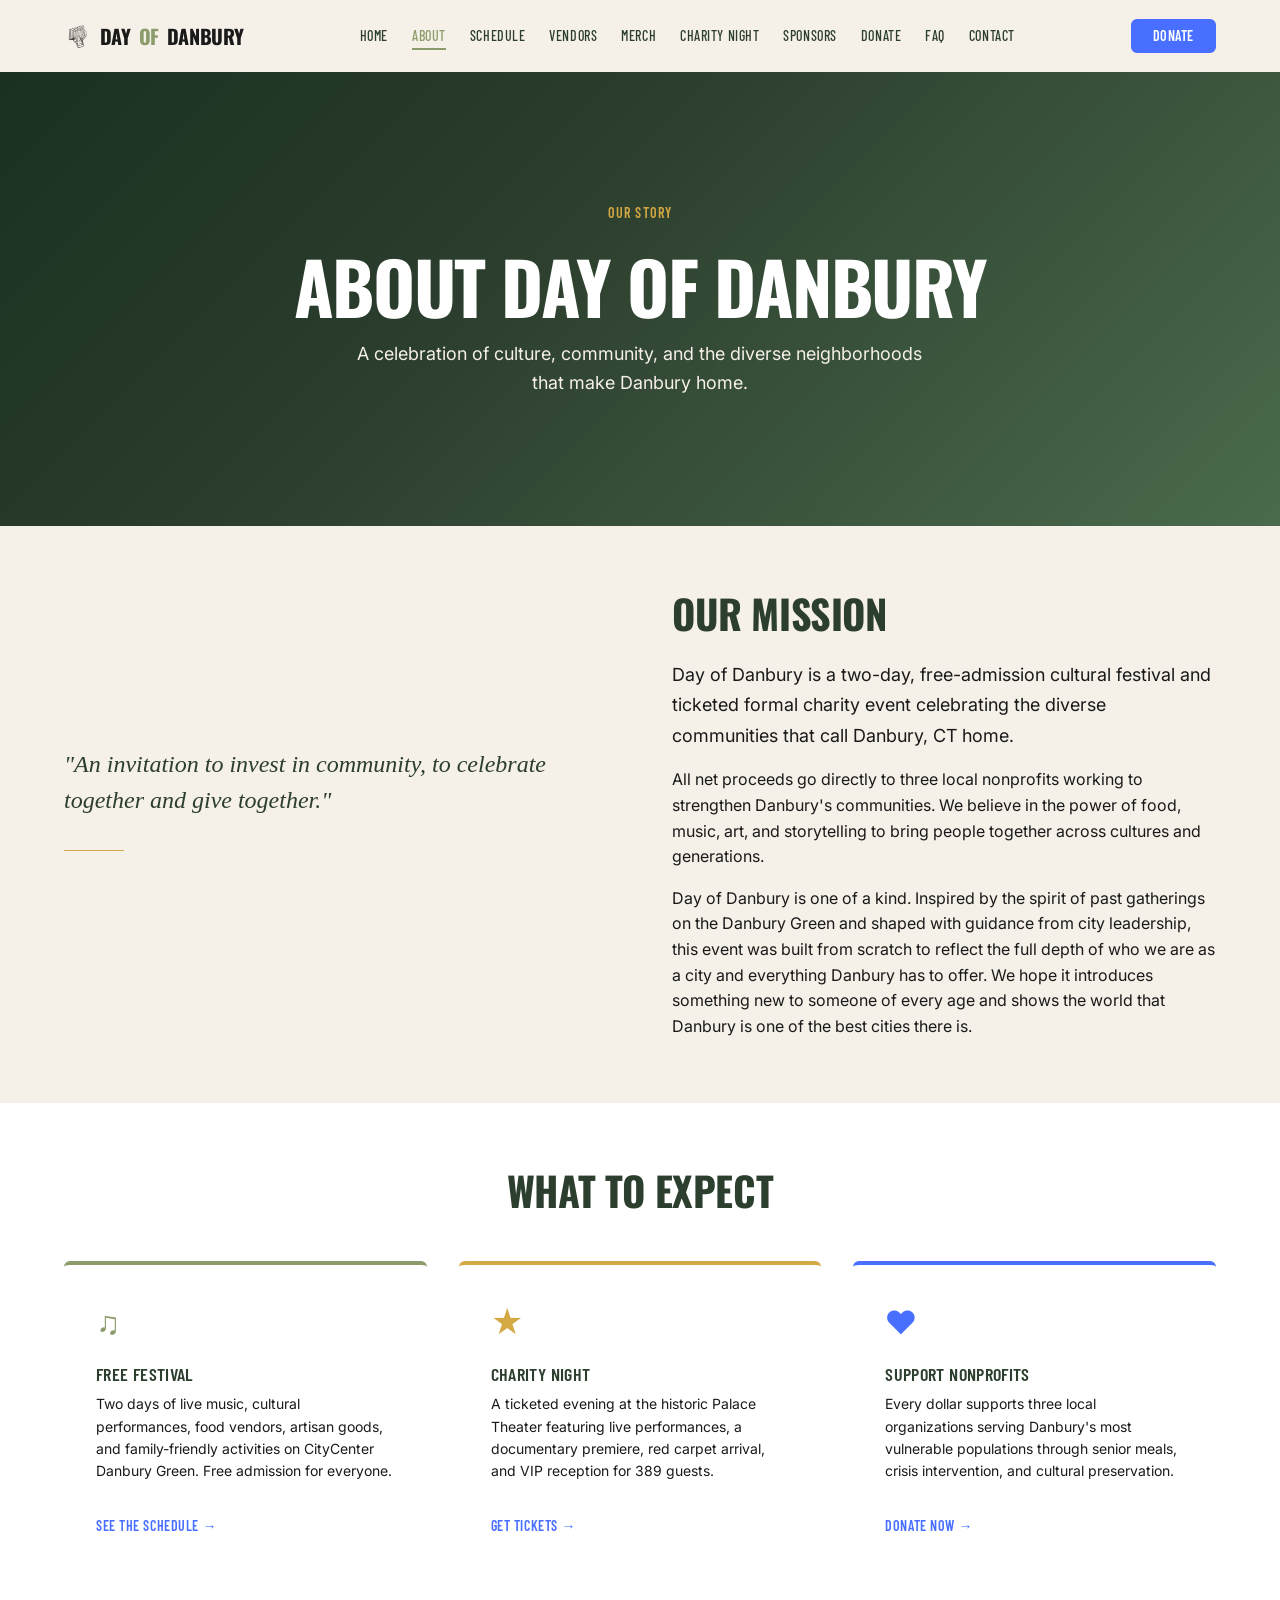
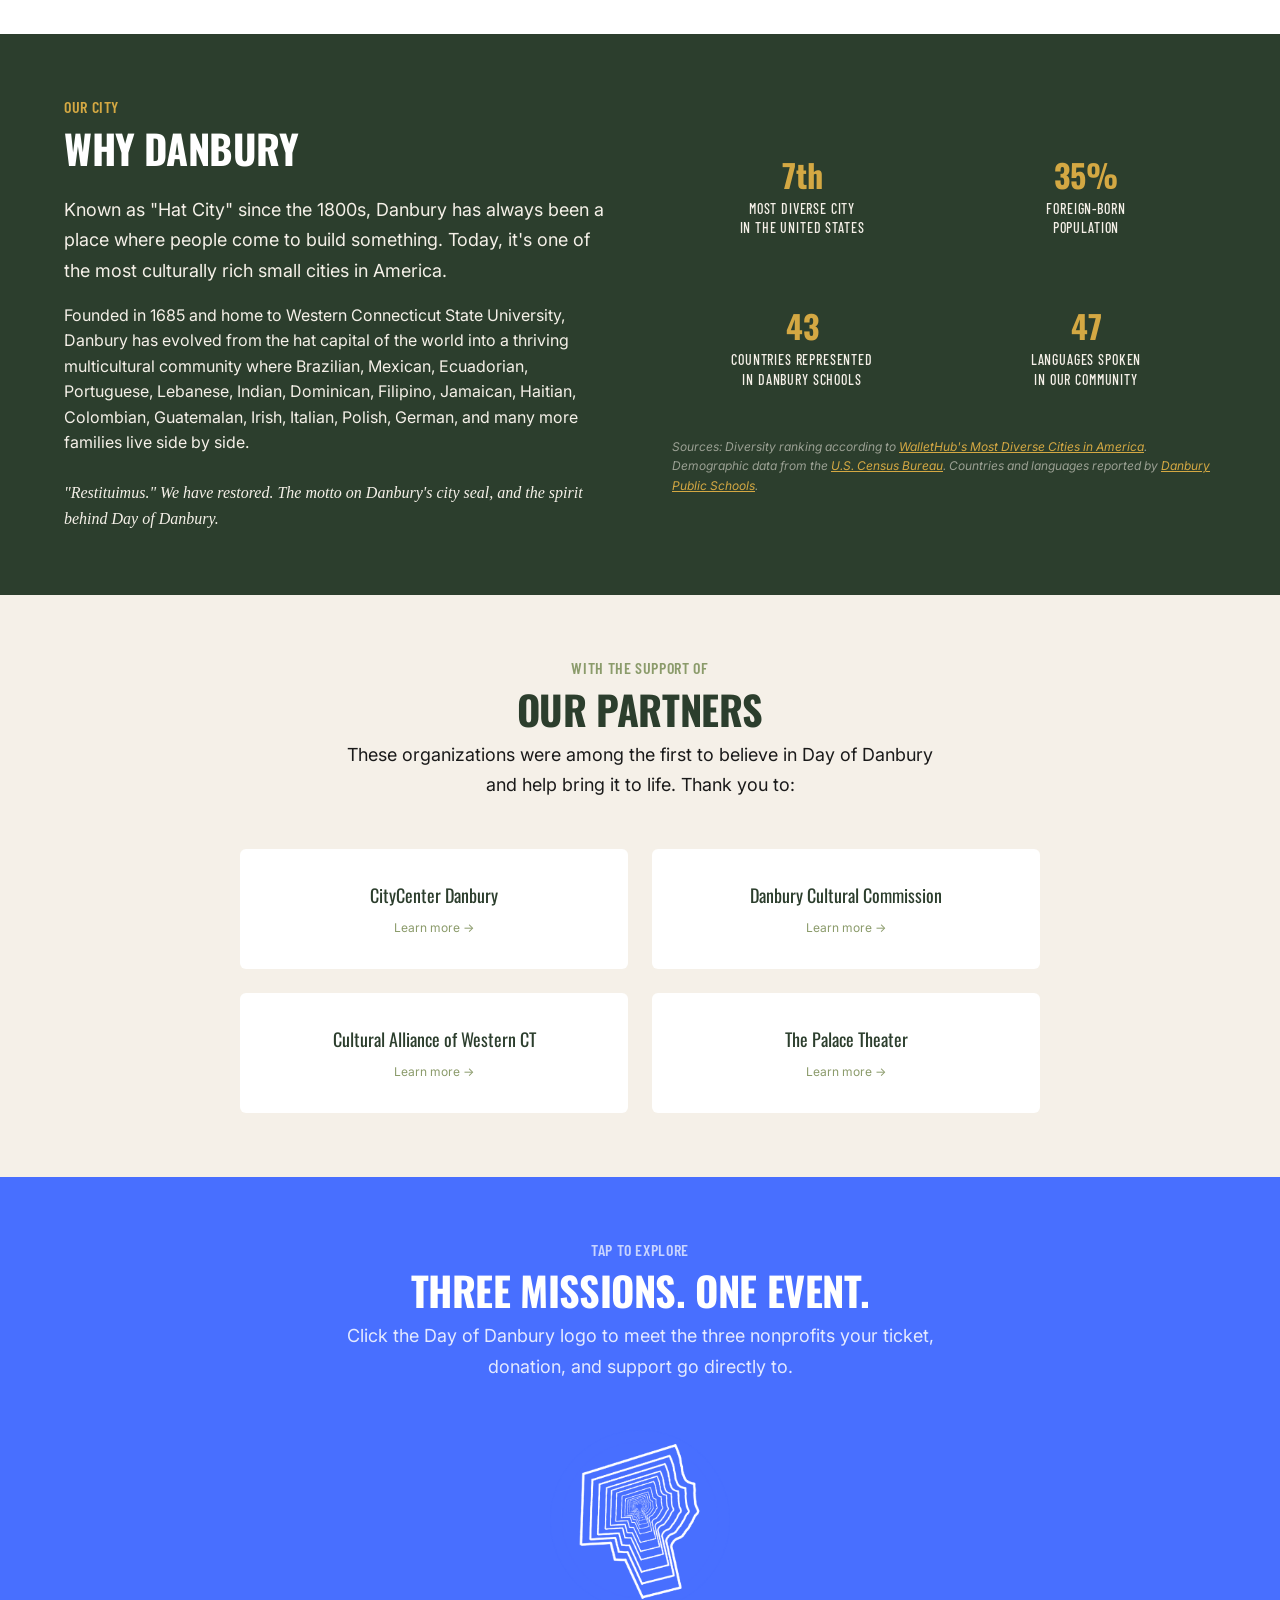
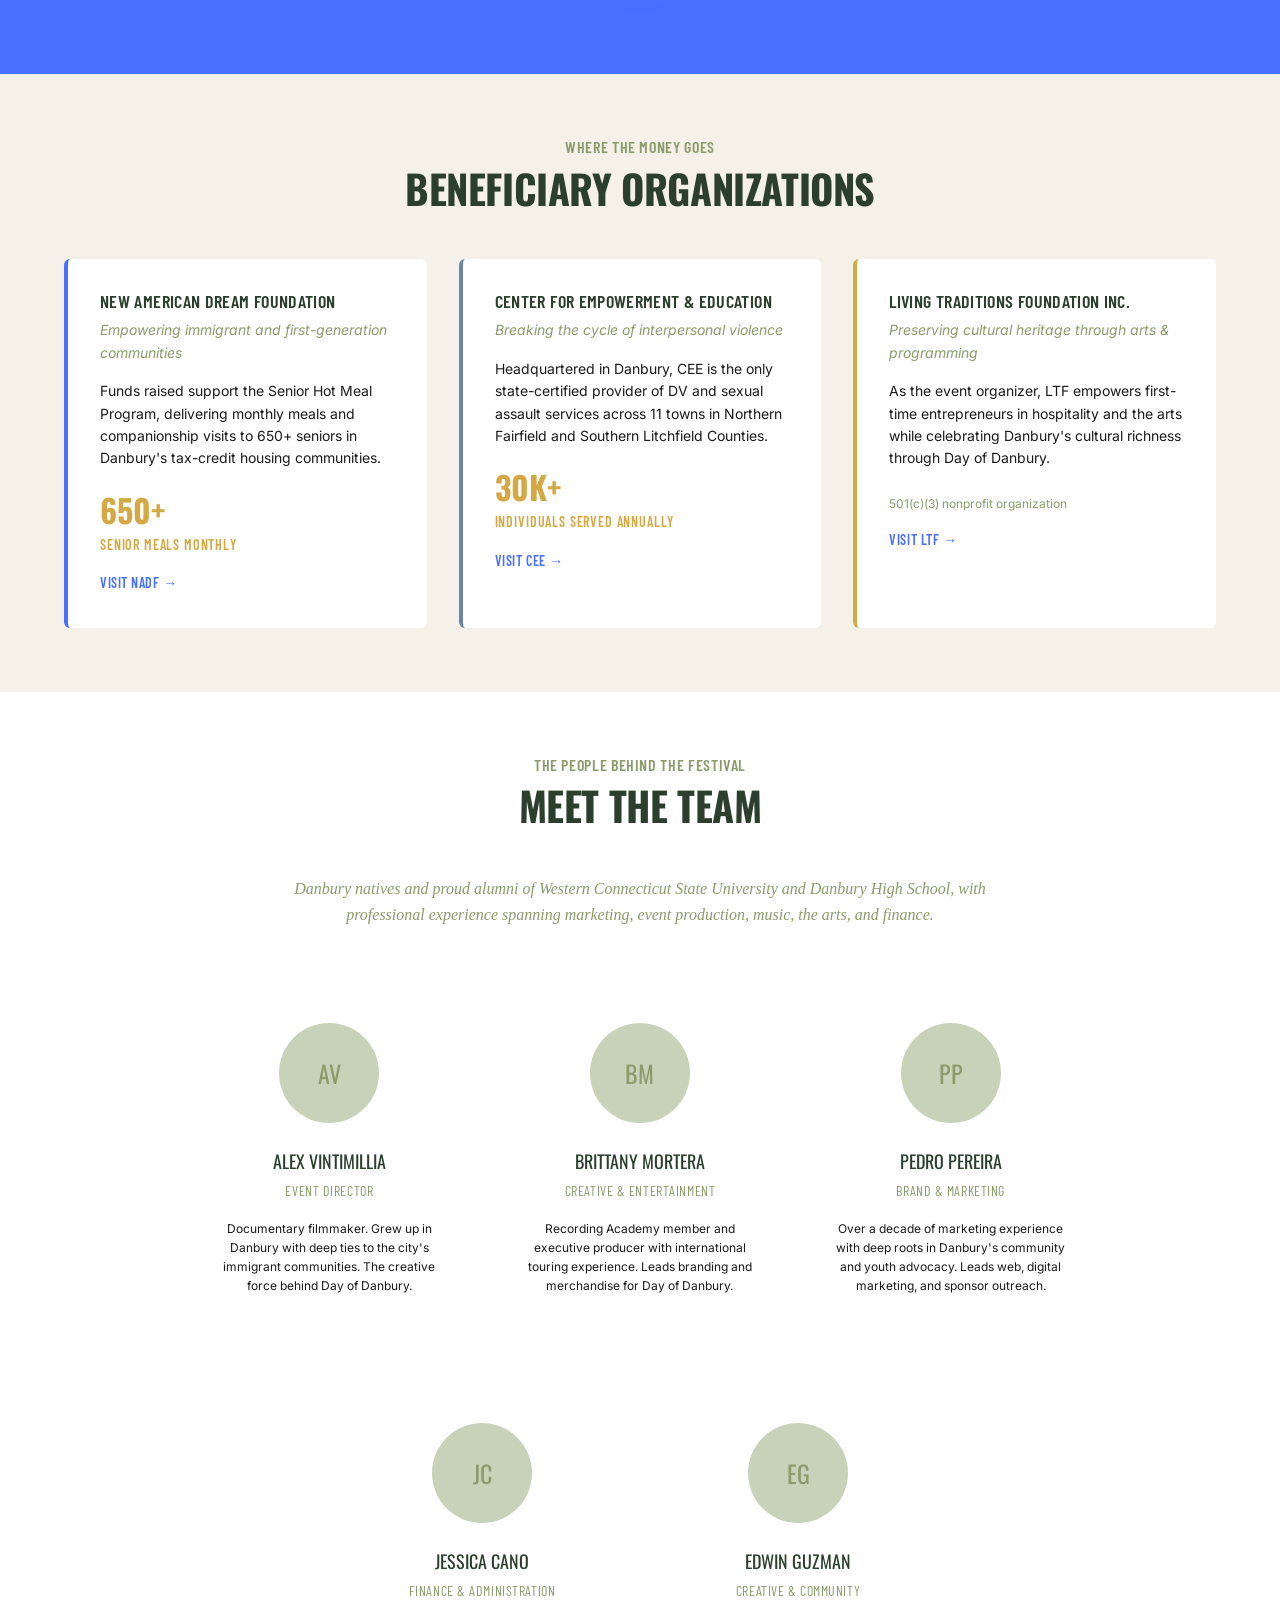
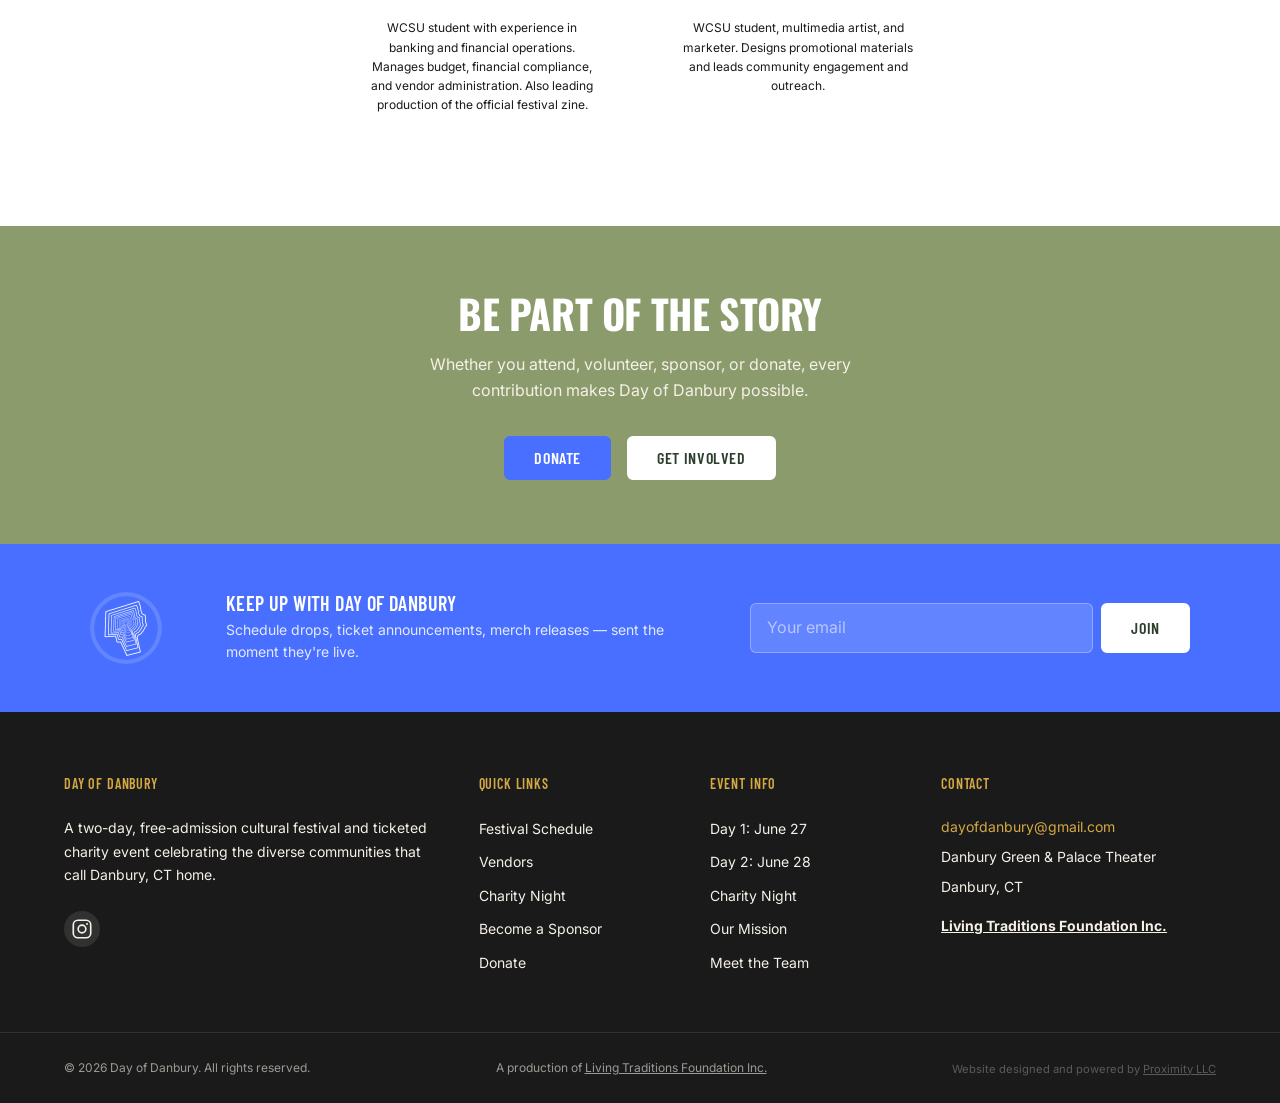
==== about.html @ ca49d3c7 "Full site launch with correct folder structure" ====
<!DOCTYPE html>
<html lang="en">
<head>
  <meta charset="UTF-8">
  <meta name="viewport" content="width=device-width, initial-scale=1.0">
  <title>About | Day of Danbury | Our Mission & Team</title>
  <meta name="description" content="Learn about Day of Danbury, our mission to celebrate Danbury's cultural diversity, and the team and partners making it happen.">
  <meta property="og:title" content="About | Day of Danbury | Our Mission & Team">
  <meta property="og:description" content="Our mission: celebrate Danbury's cultural diversity and strengthen our community through a two-day festival and charity benefit.">
  <meta property="og:type" content="website">
  <meta property="og:url" content="https://dayofdanbury.com/about.html">
  <meta property="og:image" content="https://dayofdanbury.com/assets/logo-blue.png">
  <meta name="twitter:card" content="summary_large_image">
  <meta name="twitter:image" content="https://dayofdanbury.com/assets/logo-blue.png">
  <link rel="canonical" href="https://dayofdanbury.com/about.html">
  <link rel="icon" type="image/png" sizes="32x32" href="assets/favicon/favicon-32.png">
  <link rel="icon" type="image/png" sizes="16x16" href="assets/favicon/favicon-16.png">
  <link rel="apple-touch-icon" sizes="180x180" href="assets/favicon/apple-touch-icon.png">
  <link rel="manifest" href="site.webmanifest">
  <meta name="theme-color" content="#486FFF">
  <link rel="stylesheet" href="css/variables.css">
  <link rel="stylesheet" href="css/reset.css">
  <link rel="stylesheet" href="css/typography.css">
  <link rel="stylesheet" href="css/layout.css">
  <link rel="stylesheet" href="css/components.css">
  <link rel="stylesheet" href="css/header.css?v=2">
  <link rel="stylesheet" href="css/footer.css">
</head>
<body data-page="about">
  <div id="site-header"></div>

  <main id="main-content">

    <section class="hero hero--half" style="background: linear-gradient(135deg, #1a3020 0%, var(--color-dark-olive) 40%, #4a6b4d 100%);">
      <div class="hero__content">
        <span class="hero__badge">Our Story</span>
        <h1 class="hero__title">About Day of Danbury</h1>
        <p class="hero__text">A celebration of culture, community, and the diverse neighborhoods that make Danbury home.</p>
      </div>
    </section>

    <!-- Mission -->
    <section class="section panel--cream">
      <div class="container">
        <div class="grid grid--2" style="align-items: center; gap: var(--space-3xl);">
          <div class="reveal">
            <p class="text-accent" style="font-size: var(--text-2xl); color: var(--color-dark-olive); line-height: 1.5; margin-bottom: var(--space-xl);">"An invitation to invest in community, to celebrate together and give together."</p>
            <hr class="divider divider--gold" style="width: 60px; margin: var(--space-xl) 0;">
          </div>
          <div class="reveal" data-delay="0.15s">
            <h2 class="mb-lg">Our Mission</h2>
            <p class="lead">Day of Danbury is a two-day, free-admission cultural festival and ticketed formal charity event celebrating the diverse communities that call Danbury, CT home.</p>
            <p>All net proceeds go directly to three local nonprofits working to strengthen Danbury's communities. We believe in the power of food, music, art, and storytelling to bring people together across cultures and generations.</p>
            <p>Day of Danbury is one of a kind. Inspired by the spirit of past gatherings on the Danbury Green and shaped with guidance from city leadership, this event was built from scratch to reflect the full depth of who we are as a city and everything Danbury has to offer. We hope it introduces something new to someone of every age and shows the world that Danbury is one of the best cities there is.</p>
          </div>
        </div>
      </div>
    </section>

    <!-- What to Expect -->
    <section class="section panel--white">
      <div class="container">
        <h2 class="text-center mb-2xl reveal">What to Expect</h2>
        <div class="grid grid--3">
          <div class="card card--accent-sage reveal" data-delay="0s">
            <div class="card__icon" style="font-size: 2rem; margin-bottom: var(--space-md); color: var(--color-sage);">&#9835;</div>
            <h3 class="card__title">Free Festival</h3>
            <p class="card__text">Two days of live music, cultural performances, food vendors, artisan goods, and family-friendly activities on CityCenter Danbury Green. Free admission for everyone.</p>
            <a href="schedule.html" class="card__link">See the Schedule &rarr;</a>
          </div>

          <div class="card card--accent-gold reveal" data-delay="0.15s">
            <div class="card__icon" style="font-size: 2rem; margin-bottom: var(--space-md); color: var(--color-gold);">&#9733;</div>
            <h3 class="card__title">Charity Night</h3>
            <p class="card__text">A ticketed evening at the historic Palace Theater featuring live performances, a documentary premiere, red carpet arrival, and VIP reception for 389 guests.</p>
            <a href="charity-night.html" class="card__link">Get Tickets &rarr;</a>
          </div>

          <div class="card card--accent-red reveal" data-delay="0.3s">
            <div class="card__icon" style="font-size: 2rem; margin-bottom: var(--space-md); color: var(--color-cta-red);">&#10084;</div>
            <h3 class="card__title">Support Nonprofits</h3>
            <p class="card__text">Every dollar supports three local organizations serving Danbury's most vulnerable populations through senior meals, crisis intervention, and cultural preservation.</p>
            <a href="donate.html" class="card__link">Donate Now &rarr;</a>
          </div>
        </div>
      </div>
    </section>

    <!-- Why Danbury -->
    <section class="panel--dark section">
      <div class="container">
        <div class="grid grid--2" style="align-items: center; gap: var(--space-3xl);">
          <div class="reveal">
            <h4 class="text-gold mb-sm">Our City</h4>
            <h2 class="text-white mb-lg">Why Danbury</h2>
            <p class="text-cream lead">Known as "Hat City" since the 1800s, Danbury has always been a place where people come to build something. Today, it's one of the most culturally rich small cities in America.</p>
            <p class="text-cream">Founded in 1685 and home to Western Connecticut State University, Danbury has evolved from the hat capital of the world into a thriving multicultural community where Brazilian, Mexican, Ecuadorian, Portuguese, Lebanese, Indian, Dominican, Filipino, Jamaican, Haitian, Colombian, Guatemalan, Irish, Italian, Polish, German, and many more families live side by side.</p>
            <p class="text-cream" style="font-family: var(--font-accent); font-style: italic; margin-top: var(--space-lg);">"Restituimus." We have restored. The motto on Danbury's city seal, and the spirit behind Day of Danbury.</p>
          </div>
          <div class="reveal" data-delay="0.15s">
            <div class="grid grid--2" style="gap: var(--space-lg);">
              <div class="stat">
                <div class="stat__number" style="font-size: var(--text-3xl);">7th</div>
                <div class="stat__label">Most Diverse City<br>in the United States</div>
              </div>
              <div class="stat">
                <div class="stat__number" style="font-size: var(--text-3xl);">35%</div>
                <div class="stat__label">Foreign-Born<br>Population</div>
              </div>
              <div class="stat">
                <div class="stat__number" style="font-size: var(--text-3xl);">43</div>
                <div class="stat__label">Countries Represented<br>in Danbury Schools</div>
              </div>
              <div class="stat">
                <div class="stat__number" style="font-size: var(--text-3xl);">47</div>
                <div class="stat__label">Languages Spoken<br>in Our Community</div>
              </div>
            </div>
            <p style="font-size: var(--text-xs); color: rgba(245,240,232,0.55); margin-top: var(--space-lg); font-style: italic; line-height: 1.6;">
              Sources: Diversity ranking according to <a href="https://wallethub.com/edu/most-diverse-cities/10264" target="_blank" rel="noopener" style="color: var(--color-gold); text-decoration: underline;">WalletHub's Most Diverse Cities in America</a>. Demographic data from the <a href="https://data.census.gov/profile/Danbury_city,_Connecticut" target="_blank" rel="noopener" style="color: var(--color-gold); text-decoration: underline;">U.S. Census Bureau</a>. Countries and languages reported by <a href="https://www.danbury.k12.ct.us/" target="_blank" rel="noopener" style="color: var(--color-gold); text-decoration: underline;">Danbury Public Schools</a>.
            </p>
          </div>
        </div>
      </div>
    </section>

    <!-- Partners -->
    <section class="section panel--cream">
      <div class="container text-center">
        <h4 class="mb-sm reveal">With the Support of</h4>
        <h2 class="mb-sm reveal">Our Partners</h2>
        <p class="lead mb-2xl reveal" style="max-width: 600px; margin-left: auto; margin-right: auto;">These organizations were among the first to believe in Day of Danbury and help bring it to life. Thank you to:</p>
        <div class="grid grid--2" style="max-width: 800px; margin: 0 auto; gap: var(--space-lg);">
          <a href="sponsors.html" class="card reveal" style="padding: var(--space-xl); text-align: center; text-decoration: none; color: inherit;">
            <div style="font-family: var(--font-headline); font-size: var(--text-lg); color: var(--color-dark-olive); margin-bottom: var(--space-sm);">CityCenter Danbury</div>
            <div style="font-size: var(--text-xs); color: var(--color-sage);">Learn more &rarr;</div>
          </a>
          <a href="sponsors.html" class="card reveal" data-delay="0.1s" style="padding: var(--space-xl); text-align: center; text-decoration: none; color: inherit;">
            <div style="font-family: var(--font-headline); font-size: var(--text-lg); color: var(--color-dark-olive); margin-bottom: var(--space-sm);">Danbury Cultural Commission</div>
            <div style="font-size: var(--text-xs); color: var(--color-sage);">Learn more &rarr;</div>
          </a>
          <a href="sponsors.html" class="card reveal" data-delay="0.2s" style="padding: var(--space-xl); text-align: center; text-decoration: none; color: inherit;">
            <div style="font-family: var(--font-headline); font-size: var(--text-lg); color: var(--color-dark-olive); margin-bottom: var(--space-sm);">Cultural Alliance of Western CT</div>
            <div style="font-size: var(--text-xs); color: var(--color-sage);">Learn more &rarr;</div>
          </a>
          <a href="sponsors.html" class="card reveal" data-delay="0.3s" style="padding: var(--space-xl); text-align: center; text-decoration: none; color: inherit;">
            <div style="font-family: var(--font-headline); font-size: var(--text-lg); color: var(--color-dark-olive); margin-bottom: var(--space-sm);">The Palace Theater</div>
            <div style="font-size: var(--text-xs); color: var(--color-sage);">Learn more &rarr;</div>
          </a>
        </div>
      </div>
    </section>

    <!-- Mitosis / Nonprofit Logo Animation -->
    <section class="section panel--blue" style="padding: var(--space-3xl) 0;">
      <div class="container text-center">
        <h4 class="mb-sm reveal" style="color: rgba(255,255,255,0.7);">Tap to Explore</h4>
        <h2 class="mb-sm reveal">Three Missions. One Event.</h2>
        <p class="lead mb-2xl reveal" style="max-width: 600px; margin: 0 auto var(--space-2xl); color: rgba(255,255,255,0.85);">Click the Day of Danbury logo to meet the three nonprofits your ticket, donation, and support go directly to.</p>

        <div class="mitosis-wrapper reveal" id="mitosisWrapper">
          <div class="mitosis-logo-wrap" id="mitosisLogoWrap" onclick="dodSplit()">
            <img src="assets/logo-blue.png" class="mit-logo mit-main" id="mitMain">
            <div class="mit-logo mit-clone mit-clone1 mit-nadf" onclick="event.stopPropagation(); document.getElementById('beneficiaries').scrollIntoView({behavior:'smooth'})" title="New American Dream Foundation"></div>
            <div class="mit-logo mit-clone mit-clone2 mit-cee" onclick="event.stopPropagation(); document.getElementById('beneficiaries').scrollIntoView({behavior:'smooth'})" title="Center for Empowerment & Education"></div>
            <div class="mit-logo mit-clone mit-clone3 mit-ltf" onclick="event.stopPropagation(); document.getElementById('beneficiaries').scrollIntoView({behavior:'smooth'})" title="Living Traditions Foundation Inc."></div>
          </div>
        </div>
      </div>
    </section>

    <style>
      .mitosis-wrapper { position: relative; display: flex; flex-direction: column; align-items: center; }
      .mitosis-logo-wrap { position: relative; width: 180px; height: 180px; cursor: pointer; margin: 0 auto; }
      .mit-logo { width: 100%; height: 100%; position: absolute; top: 50%; left: 50%; transform: translate(-50%, -50%); transition: transform 0.8s ease, opacity 0.8s ease; }
      .mit-main { z-index: 2; }
      .mit-clone { opacity: 0; z-index: 1; pointer-events: none; }
      .mitosis-logo-wrap:not(.active) .mit-main:hover { transform: translate(-50%, -50%) scale(1.08); transition: transform 0.3s ease; }
      .mitosis-logo-wrap.active .mit-main { opacity: 0; pointer-events: none; }
      .mitosis-logo-wrap.active .mit-clone1 { opacity: 1; z-index: 3; transform: translate(calc(-50% - 220px), -50%) scale(1); pointer-events: auto; cursor: pointer; }
      .mitosis-logo-wrap.active .mit-clone2 { opacity: 1; z-index: 3; transform: translate(-50%, -50%) scale(1); pointer-events: auto; cursor: pointer; }
      .mitosis-logo-wrap.active .mit-clone3 { opacity: 1; z-index: 3; transform: translate(calc(-50% + 220px), -50%) scale(1); pointer-events: auto; cursor: pointer; }
      .mitosis-logo-wrap.active .mit-clone1:hover { transform: translate(calc(-50% - 220px), -50%) scale(1.1); transition: transform 0.3s ease; }
      .mitosis-logo-wrap.active .mit-clone2:hover { transform: translate(-50%, -50%) scale(1.1); transition: transform 0.3s ease; }
      .mitosis-logo-wrap.active .mit-clone3:hover { transform: translate(calc(-50% + 220px), -50%) scale(1.1); transition: transform 0.3s ease; }
      .mit-cee  { background: #FFFFFF url('assets/logo-cee-icon.png') no-repeat 46% 50%; background-size: 85%; border-radius: 50%; filter: contrast(1.12) saturate(1.1); image-rendering: -webkit-optimize-contrast; }
      .mit-nadf { background: #FFFFFF url('assets/logo-nadf-icon.png') no-repeat 58% 40%; background-size: cover; border-radius: 50%; }
      .mit-ltf  { background: #F5F0E8 url('assets/logo-ltf-circle.png') no-repeat 38% 78%; background-size: 128%; border-radius: 50%; }
      @media (max-width: 600px) {
        .mitosis-logo-wrap { width: 120px; height: 120px; }
        .mitosis-logo-wrap.active .mit-clone1 { transform: translate(calc(-50% - 140px), -50%) scale(1); }
        .mitosis-logo-wrap.active .mit-clone3 { transform: translate(calc(-50% + 140px), -50%) scale(1); }
        .mitosis-logo-wrap.active .mit-clone1:hover { transform: translate(calc(-50% - 140px), -50%) scale(1.1); }
        .mitosis-logo-wrap.active .mit-clone3:hover { transform: translate(calc(-50% + 140px), -50%) scale(1.1); }
      }
    </style>
    <script>
      function dodSplit() {
        const wrap = document.getElementById('mitosisLogoWrap');
        if (wrap.classList.contains('active')) return;
        wrap.classList.add('active');
      }
    </script>

    <!-- Beneficiaries Detail -->
    <section class="section panel--cream" id="beneficiaries">
      <div class="container">
        <h4 class="text-center mb-sm reveal">Where the Money Goes</h4>
        <h2 class="text-center mb-2xl reveal">Beneficiary Organizations</h2>

        <div class="grid grid--3">
          <div class="card card--left-red reveal">
            <h3 class="card__title text-red">New American Dream Foundation</h3>
            <p class="card__text" style="font-style: italic; color: var(--color-sage); margin-bottom: var(--space-md);">Empowering immigrant and first-generation communities</p>
            <p class="card__text">Funds raised support the Senior Hot Meal Program, delivering monthly meals and companionship visits to 650+ seniors in Danbury's tax-credit housing communities.</p>
            <div class="mt-lg">
              <div class="stat__number" style="font-size: var(--text-3xl); text-align: left;">650+</div>
              <div class="label text-gold">Senior Meals Monthly</div>
            </div>
            <a href="https://www.thenewamericandreamfoundation.org/" target="_blank" rel="noopener" class="card__link mt-md">Visit NADF &rarr;</a>
          </div>

          <div class="card card--left-steel reveal" data-delay="0.15s">
            <h3 class="card__title text-steel">Center for Empowerment & Education</h3>
            <p class="card__text" style="font-style: italic; color: var(--color-sage); margin-bottom: var(--space-md);">Breaking the cycle of interpersonal violence</p>
            <p class="card__text">Headquartered in Danbury, CEE is the only state-certified provider of DV and sexual assault services across 11 towns in Northern Fairfield and Southern Litchfield Counties.</p>
            <div class="mt-lg">
              <div class="stat__number" style="font-size: var(--text-3xl); text-align: left;">30K+</div>
              <div class="label text-gold">Individuals Served Annually</div>
            </div>
            <a href="https://thecenterct.org/who-we-are/" target="_blank" rel="noopener" class="card__link mt-md">Visit CEE &rarr;</a>
          </div>

          <div class="card card--left-gold reveal" data-delay="0.3s">
            <h3 class="card__title text-gold">Living Traditions Foundation Inc.</h3>
            <p class="card__text" style="font-style: italic; color: var(--color-sage); margin-bottom: var(--space-md);">Preserving cultural heritage through arts & programming</p>
            <p class="card__text">As the event organizer, LTF empowers first-time entrepreneurs in hospitality and the arts while celebrating Danbury's cultural richness through Day of Danbury.</p>
            <div class="mt-lg" style="font-size: var(--text-xs); color: var(--color-sage);">501(c)(3) nonprofit organization</div>
            <a href="https://livingtraditionsfoundation.lovable.app/index.html" target="_blank" rel="noopener" class="card__link mt-md">Visit LTF &rarr;</a>
          </div>
        </div>
      </div>
    </section>

    <!-- Team -->
    <section class="section panel--white" id="team">
      <div class="container">
        <h4 class="text-center mb-sm reveal">The People Behind the Festival</h4>
        <h2 class="text-center mb-2xl reveal">Meet the Team</h2>
        <p class="text-center mb-2xl reveal" style="max-width: 700px; margin-left: auto; margin-right: auto; font-family: var(--font-accent); font-style: italic; color: var(--color-sage);">Danbury natives and proud alumni of Western Connecticut State University and Danbury High School, with professional experience spanning marketing, event production, music, the arts, and finance.</p>
        <div class="grid grid--3" style="max-width: 900px; margin: 0 auto;">
          <div class="card card--team reveal" data-delay="0s">
            <div class="card__avatar">AV</div>
            <div class="card__name">Alex Vintimillia</div>
            <div class="card__role">Event Director</div>
            <p class="card__text mt-md" style="font-size: var(--text-xs); text-align: center;">Documentary filmmaker. Grew up in Danbury with deep ties to the city's immigrant communities. The creative force behind Day of Danbury.</p>
          </div>
          <div class="card card--team reveal" data-delay="0.1s">
            <div class="card__avatar">BM</div>
            <div class="card__name">Brittany Mortera</div>
            <div class="card__role">Creative &amp; Entertainment</div>
            <p class="card__text mt-md" style="font-size: var(--text-xs); text-align: center;">Recording Academy member and executive producer with international touring experience. Leads branding and merchandise for Day of Danbury.</p>
          </div>
          <div class="card card--team reveal" data-delay="0.2s">
            <div class="card__avatar">PP</div>
            <div class="card__name">Pedro Pereira</div>
            <div class="card__role">Brand &amp; Marketing</div>
            <p class="card__text mt-md" style="font-size: var(--text-xs); text-align: center;">Over a decade of marketing experience with deep roots in Danbury's community and youth advocacy. Leads web, digital marketing, and sponsor outreach.</p>
          </div>
        </div>
        <div class="grid grid--2" style="max-width: 600px; margin: var(--space-xl) auto 0;">
          <div class="card card--team reveal" data-delay="0.3s">
            <div class="card__avatar">JC</div>
            <div class="card__name">Jessica Cano</div>
            <div class="card__role">Finance &amp; Administration</div>
            <p class="card__text mt-md" style="font-size: var(--text-xs); text-align: center;">WCSU student with experience in banking and financial operations. Manages budget, financial compliance, and vendor administration. Also leading production of the official festival zine.</p>
          </div>
          <div class="card card--team reveal" data-delay="0.4s">
            <div class="card__avatar">EG</div>
            <div class="card__name">Edwin Guzman</div>
            <div class="card__role">Creative &amp; Community</div>
            <p class="card__text mt-md" style="font-size: var(--text-xs); text-align: center;">WCSU student, multimedia artist, and marketer. Designs promotional materials and leads community engagement and outreach.</p>
          </div>
        </div>
      </div>
    </section>

    <!-- CTA -->
    <section class="panel--sage section">
      <div class="container text-center">
        <h2 class="text-white mb-md reveal">Be Part of the Story</h2>
        <p class="text-cream mb-xl reveal" style="max-width: 500px; margin-left: auto; margin-right: auto;">Whether you attend, volunteer, sponsor, or donate, every contribution makes Day of Danbury possible.</p>
        <div style="display: flex; gap: var(--space-md); justify-content: center; flex-wrap: wrap;" class="reveal">
          <a href="donate.html" class="btn btn--primary">Donate</a>
          <a href="contact.html" class="btn btn--white">Get Involved</a>
        </div>
      </div>
    </section>

  </main>

  <div id="site-footer"></div>
  <script src="js/components.js?v=2"></script>
  <script src="js/main.js"></script>
  <script src="js/animations.js"></script>
</body>
</html>
---- css/variables.css ----
:root {
  /* Brand Colors */
  --color-cream: #F5F0E8;
  --color-sage: #8B9B6B;
  --color-steel-blue: #6B87A8;
  --color-dark-olive: #2C3E2D;
  --color-charcoal: #1A1A1A;
  --color-cta-red: #486FFF;
  --color-dod-blue: #486FFF;
  --color-gold: #D4A843;
  --color-white: #FFFFFF;

  /* Derived Colors */
  --color-cream-dark: #E8E0D2;
  --color-cta-red-hover: #2D55E8;
  --color-blue-dark: #2D55E8;
  --color-sage-light: #C8D2B9;
  --color-steel-light: #BED2E1;
  --color-overlay-dark: rgba(44, 62, 45, 0.75);
  --color-overlay-sage: rgba(139, 155, 107, 0.65);
  --color-overlay-charcoal: rgba(26, 26, 26, 0.8);

  /* Typography */
  --font-headline: 'Oswald', Impact, sans-serif;
  --font-subheading: 'Barlow Condensed', sans-serif;
  --font-body: 'Inter', 'Avenir Next', sans-serif;
  --font-accent: Georgia, serif;

  /* Font Sizes */
  --text-xs: 0.75rem;
  --text-sm: 0.875rem;
  --text-base: 1rem;
  --text-lg: 1.125rem;
  --text-xl: 1.25rem;
  --text-2xl: 1.5rem;
  --text-3xl: 2rem;
  --text-4xl: 2.5rem;
  --text-5xl: 3.5rem;

  /* Spacing */
  --space-xs: 0.25rem;
  --space-sm: 0.5rem;
  --space-md: 1rem;
  --space-lg: 1.5rem;
  --space-xl: 2rem;
  --space-2xl: 3rem;
  --space-3xl: 4rem;
  --space-4xl: 6rem;

  /* Layout */
  --container-max: 1200px;
  --container-narrow: 800px;
  --header-height: 72px;
  --border-radius: 6px;
  --accent-bar-width: 4px;

  /* Transitions */
  --transition-fast: 150ms ease;
  --transition-base: 300ms ease;
  --transition-slow: 500ms ease;
}
---- css/typography.css ----
@import url('https://fonts.googleapis.com/css2?family=Oswald:wght@400;500;600;700&family=Barlow+Condensed:wght@400;500;600;700&family=Inter:wght@300;400;500;600;700&display=swap');

h1, .h1 {
  font-family: var(--font-headline);
  font-weight: 700;
  font-size: var(--text-4xl);
  text-transform: uppercase;
  letter-spacing: -0.02em;
  color: var(--color-dark-olive);
}

h2, .h2 {
  font-family: var(--font-headline);
  font-weight: 700;
  font-size: var(--text-3xl);
  text-transform: uppercase;
  letter-spacing: -0.01em;
  color: var(--color-dark-olive);
}

h3, .h3 {
  font-family: var(--font-subheading);
  font-weight: 600;
  font-size: var(--text-xl);
  text-transform: uppercase;
  letter-spacing: 0.02em;
  color: var(--color-dark-olive);
}

h4, .h4 {
  font-family: var(--font-subheading);
  font-weight: 600;
  font-size: var(--text-base);
  text-transform: uppercase;
  letter-spacing: 0.04em;
  color: var(--color-sage);
}

p {
  margin-bottom: var(--space-md);
  color: var(--color-charcoal);
}

p:last-child {
  margin-bottom: 0;
}

.text-accent {
  font-family: var(--font-accent);
  font-style: italic;
}

.text-gold { color: var(--color-gold); }
.text-sage { color: var(--color-sage); }
.text-red { color: var(--color-cta-red); }
.text-steel { color: var(--color-steel-blue); }
.text-white { color: var(--color-white); }
.text-cream { color: var(--color-cream); }
.text-olive { color: var(--color-dark-olive); }

.text-center { text-align: center; }
.text-left { text-align: left; }
.text-right { text-align: right; }
.text-uppercase { text-transform: uppercase; }

.lead {
  font-size: var(--text-lg);
  line-height: 1.7;
  color: var(--color-charcoal);
}

.label {
  font-family: var(--font-subheading);
  font-weight: 600;
  font-size: var(--text-sm);
  text-transform: uppercase;
  letter-spacing: 0.06em;
}

@media (min-width: 768px) {
  h1, .h1 { font-size: var(--text-5xl); }
  h2, .h2 { font-size: var(--text-4xl); }
  h3, .h3 { font-size: var(--text-2xl); }
}
---- css/layout.css ----
/* Container */
.container {
  width: 100%;
  max-width: var(--container-max);
  margin: 0 auto;
  padding: 0 var(--space-lg);
}

.container--narrow {
  max-width: var(--container-narrow);
}

/* Section spacing */
.section {
  padding: var(--space-3xl) 0;
}

.section--lg {
  padding: var(--space-4xl) 0;
}

/* Grid */
.grid {
  display: grid;
  gap: var(--space-xl);
}

.grid--2 { grid-template-columns: 1fr; }
.grid--3 { grid-template-columns: 1fr; }
.grid--4 { grid-template-columns: 1fr; }

@media (min-width: 768px) {
  .grid--2 { grid-template-columns: repeat(2, 1fr); }
  .grid--3 { grid-template-columns: repeat(2, 1fr); }
  .grid--4 { grid-template-columns: repeat(2, 1fr); }
}

@media (min-width: 1024px) {
  .grid--3 { grid-template-columns: repeat(3, 1fr); }
  .grid--4 { grid-template-columns: repeat(4, 1fr); }
}

/* Flex */
.flex { display: flex; }
.flex--center { display: flex; align-items: center; justify-content: center; }
.flex--between { display: flex; align-items: center; justify-content: space-between; }
.flex--wrap { flex-wrap: wrap; }
.flex--col { flex-direction: column; }
.flex--gap-sm { gap: var(--space-sm); }
.flex--gap-md { gap: var(--space-md); }
.flex--gap-lg { gap: var(--space-lg); }
.flex--gap-xl { gap: var(--space-xl); }

/* Spacing utilities */
.mt-sm { margin-top: var(--space-sm); }
.mt-md { margin-top: var(--space-md); }
.mt-lg { margin-top: var(--space-lg); }
.mt-xl { margin-top: var(--space-xl); }
.mt-2xl { margin-top: var(--space-2xl); }
.mt-3xl { margin-top: var(--space-3xl); }

.mb-sm { margin-bottom: var(--space-sm); }
.mb-md { margin-bottom: var(--space-md); }
.mb-lg { margin-bottom: var(--space-lg); }
.mb-xl { margin-bottom: var(--space-xl); }
.mb-2xl { margin-bottom: var(--space-2xl); }

.py-lg { padding-top: var(--space-lg); padding-bottom: var(--space-lg); }
.py-xl { padding-top: var(--space-xl); padding-bottom: var(--space-xl); }
.py-2xl { padding-top: var(--space-2xl); padding-bottom: var(--space-2xl); }
.py-3xl { padding-top: var(--space-3xl); padding-bottom: var(--space-3xl); }
.py-4xl { padding-top: var(--space-4xl); padding-bottom: var(--space-4xl); }

.px-md { padding-left: var(--space-md); padding-right: var(--space-md); }
.px-lg { padding-left: var(--space-lg); padding-right: var(--space-lg); }
.px-xl { padding-left: var(--space-xl); padding-right: var(--space-xl); }
---- css/components.css ----
/* ─── Buttons ─────────────────────────────────────────── */

.btn {
  display: inline-flex;
  align-items: center;
  justify-content: center;
  gap: var(--space-sm);
  padding: 0.75rem 1.75rem;
  font-family: var(--font-subheading);
  font-weight: 600;
  font-size: var(--text-base);
  text-transform: uppercase;
  letter-spacing: 0.04em;
  border-radius: var(--border-radius);
  transition: all var(--transition-base);
  text-decoration: none;
  cursor: pointer;
  border: 2px solid transparent;
  line-height: 1;
}

.btn--primary {
  background: var(--color-cta-red);
  color: var(--color-white);
  border-color: var(--color-cta-red);
}
.btn--primary:hover {
  background: var(--color-cta-red-hover);
  border-color: var(--color-cta-red-hover);
}

.btn--secondary {
  background: transparent;
  color: var(--color-dark-olive);
  border-color: var(--color-dark-olive);
}
.btn--secondary:hover {
  background: var(--color-dark-olive);
  color: var(--color-white);
}

.btn--gold {
  background: var(--color-gold);
  color: var(--color-charcoal);
  border-color: var(--color-gold);
}
.btn--gold:hover {
  background: #C49A30;
  border-color: #C49A30;
}

.btn--white {
  background: var(--color-white);
  color: var(--color-dark-olive);
  border-color: var(--color-white);
}
.btn--white:hover {
  background: var(--color-cream);
  border-color: var(--color-cream);
}

.btn--outline-white {
  background: transparent;
  color: var(--color-white);
  border-color: var(--color-white);
}
.btn--outline-white:hover {
  background: var(--color-white);
  color: var(--color-dark-olive);
}

.btn--lg {
  padding: 1rem 2.25rem;
  font-size: var(--text-lg);
}

.btn--sm {
  padding: 0.5rem 1.25rem;
  font-size: var(--text-sm);
}

/* ─── Cards ──────────────────────────────────────────── */

.card {
  background: var(--color-white);
  border-radius: var(--border-radius);
  padding: var(--space-xl);
  transition: transform var(--transition-base), box-shadow var(--transition-base);
}

.card:hover {
  transform: translateY(-2px);
  box-shadow: 0 8px 24px rgba(0, 0, 0, 0.08);
}

.card__title {
  font-family: var(--font-subheading);
  font-weight: 600;
  font-size: var(--text-lg);
  text-transform: uppercase;
  letter-spacing: 0.02em;
  color: var(--color-dark-olive);
  margin-bottom: var(--space-sm);
}

.card__text {
  font-size: var(--text-sm);
  color: var(--color-charcoal);
  line-height: 1.6;
}

.card__link {
  display: inline-flex;
  align-items: center;
  gap: var(--space-xs);
  font-family: var(--font-subheading);
  font-weight: 600;
  font-size: var(--text-sm);
  text-transform: uppercase;
  letter-spacing: 0.04em;
  color: var(--color-cta-red);
  margin-top: var(--space-md);
  transition: gap var(--transition-base);
}
.card__link:hover {
  gap: var(--space-sm);
}

/* Card with top accent */
.card--accent-sage { border-top: var(--accent-bar-width) solid var(--color-sage); }
.card--accent-steel { border-top: var(--accent-bar-width) solid var(--color-steel-blue); }
.card--accent-gold { border-top: var(--accent-bar-width) solid var(--color-gold); }
.card--accent-red { border-top: var(--accent-bar-width) solid var(--color-cta-red); }

/* Card with left accent */
.card--left-sage { border-left: var(--accent-bar-width) solid var(--color-sage); }
.card--left-steel { border-left: var(--accent-bar-width) solid var(--color-steel-blue); }
.card--left-gold { border-left: var(--accent-bar-width) solid var(--color-gold); }
.card--left-red { border-left: var(--accent-bar-width) solid var(--color-cta-red); }

/* Team card */
.card--team {
  text-align: center;
  padding: var(--space-2xl) var(--space-lg);
}

.card--team .card__avatar {
  width: 100px;
  height: 100px;
  border-radius: 50%;
  background: var(--color-sage-light);
  margin: 0 auto var(--space-lg);
  display: flex;
  align-items: center;
  justify-content: center;
  font-family: var(--font-headline);
  font-size: var(--text-2xl);
  color: var(--color-sage);
}

.card--team .card__name {
  font-family: var(--font-headline);
  font-size: var(--text-lg);
  text-transform: uppercase;
  color: var(--color-dark-olive);
  margin-bottom: var(--space-xs);
}

.card--team .card__role {
  font-family: var(--font-subheading);
  font-size: var(--text-sm);
  color: var(--color-sage);
  text-transform: uppercase;
  letter-spacing: 0.04em;
}

/* ─── Accent Bars ────────────────────────────────────── */

.accent-bar {
  position: relative;
  padding-left: calc(var(--accent-bar-width) + var(--space-lg));
}
.accent-bar::before {
  content: '';
  position: absolute;
  left: 0;
  top: 0;
  bottom: 0;
  width: var(--accent-bar-width);
  background: var(--color-sage);
}
.accent-bar--steel::before { background: var(--color-steel-blue); }
.accent-bar--gold::before { background: var(--color-gold); }
.accent-bar--red::before { background: var(--color-cta-red); }

/* ─── Panels ─────────────────────────────────────────── */

.panel {
  padding: var(--space-3xl) 0;
}

.panel--cream { background: var(--color-cream); }
.panel--white { background: var(--color-white); }

.panel--dark {
  background: var(--color-dark-olive);
  color: var(--color-white);
}
.panel--dark h2, .panel--dark h3, .panel--dark .h2, .panel--dark .h3 {
  color: var(--color-white);
}
.panel--dark p { color: var(--color-cream); }

.panel--sage {
  background: var(--color-sage);
  color: var(--color-white);
}
.panel--sage h2, .panel--sage h3 { color: var(--color-white); }
.panel--sage p { color: var(--color-cream); }

.panel--charcoal {
  background: var(--color-charcoal);
  color: var(--color-white);
}
.panel--charcoal h2, .panel--charcoal h3 { color: var(--color-white); }
.panel--charcoal p { color: var(--color-cream); }

.panel--blue {
  background: var(--color-dod-blue);
  color: var(--color-white);
}
.panel--blue h2, .panel--blue h3, .panel--blue h4 { color: var(--color-white); }
.panel--blue p { color: rgba(255,255,255,0.85); }

/* ─── Section Title Bar ──────────────────────────────── */

.section-title-bar {
  background: var(--color-dark-olive);
  padding: var(--space-sm) 0;
  margin-bottom: var(--space-2xl);
}

.section-title-bar .container {
  display: flex;
  align-items: center;
  gap: var(--space-md);
}

.section-title-bar__number {
  font-family: var(--font-subheading);
  font-weight: 600;
  font-size: var(--text-sm);
  color: var(--color-gold);
  letter-spacing: 0.04em;
}

.section-title-bar__text {
  font-family: var(--font-headline);
  font-weight: 700;
  font-size: var(--text-lg);
  color: var(--color-white);
  text-transform: uppercase;
}

/* ─── Hero ────────────────────────────────────────────── */

.hero {
  position: relative;
  display: flex;
  align-items: center;
  justify-content: center;
  text-align: center;
  overflow: hidden;
}

.hero--full {
  min-height: 100vh;
  min-height: 100dvh;
}

.hero--half {
  min-height: 50vh;
  min-height: 50dvh;
  padding: var(--space-4xl) 0;
}

.hero__bg {
  position: absolute;
  inset: 0;
  z-index: 0;
}

.hero__overlay {
  position: absolute;
  inset: 0;
  background: var(--color-overlay-dark);
  z-index: 1;
}

.hero__content {
  position: relative;
  z-index: 2;
  max-width: var(--container-narrow);
  padding: var(--space-xl);
}

.hero__title {
  font-family: var(--font-headline);
  font-weight: 700;
  font-size: var(--text-4xl);
  color: var(--color-white);
  text-transform: uppercase;
  margin-bottom: var(--space-md);
  line-height: 1.05;
}

.hero__subtitle {
  font-family: var(--font-subheading);
  font-weight: 500;
  font-size: var(--text-xl);
  color: var(--color-cream);
  text-transform: uppercase;
  letter-spacing: 0.06em;
  margin-bottom: var(--space-sm);
}

.hero__text {
  font-size: var(--text-lg);
  color: var(--color-cream);
  margin-bottom: var(--space-xl);
  max-width: 600px;
  margin-left: auto;
  margin-right: auto;
}

.hero__actions {
  display: flex;
  gap: var(--space-md);
  justify-content: center;
  flex-wrap: wrap;
}

.hero__badge {
  display: inline-block;
  font-family: var(--font-subheading);
  font-weight: 600;
  font-size: var(--text-sm);
  text-transform: uppercase;
  letter-spacing: 0.08em;
  color: var(--color-gold);
  margin-bottom: var(--space-lg);
}

@media (min-width: 768px) {
  .hero__title { font-size: var(--text-5xl); }
  .hero__subtitle { font-size: var(--text-2xl); }
}

@media (min-width: 1024px) {
  .hero__title { font-size: 4.5rem; }
}

/* ─── Stats ──────────────────────────────────────────── */

.stat {
  text-align: center;
  padding: var(--space-lg);
}

.stat__number {
  font-family: var(--font-headline);
  font-weight: 700;
  font-size: var(--text-4xl);
  color: var(--color-gold);
  line-height: 1;
  margin-bottom: var(--space-sm);
}

.stat__label {
  font-family: var(--font-subheading);
  font-weight: 500;
  font-size: var(--text-sm);
  text-transform: uppercase;
  letter-spacing: 0.06em;
  color: var(--color-cream);
  line-height: 1.4;
}

@media (min-width: 768px) {
  .stat__number { font-size: var(--text-5xl); }
}

/* ─── Countdown ──────────────────────────────────────── */

.countdown {
  display: flex;
  gap: var(--space-md);
  justify-content: center;
  flex-wrap: wrap;
  max-width: 100%;
  margin-bottom: var(--space-xl);
}

.countdown__item {
  text-align: center;
}

.countdown__number {
  font-family: var(--font-headline);
  font-weight: 700;
  font-size: var(--text-3xl);
  color: var(--color-gold);
  line-height: 1;
}

.countdown__label {
  font-family: var(--font-subheading);
  font-size: var(--text-xs);
  text-transform: uppercase;
  letter-spacing: 0.08em;
  color: var(--color-cream);
  margin-top: var(--space-xs);
}

@media (min-width: 768px) {
  .countdown { gap: var(--space-lg); }
  .countdown__number { font-size: var(--text-4xl); }
  .countdown__label { font-size: var(--text-sm); }
}
@media (max-width: 400px) {
  .countdown { gap: var(--space-sm); }
  .countdown__number { font-size: var(--text-2xl); }
  .countdown__label { font-size: 0.6rem; }
  .countdown__item { min-width: 52px; }
}

/* ─── Tags ────────────────────────────────────────────── */

.tag {
  display: inline-block;
  padding: 0.2rem 0.6rem;
  font-family: var(--font-subheading);
  font-size: var(--text-xs);
  font-weight: 600;
  text-transform: uppercase;
  letter-spacing: 0.04em;
  white-space: nowrap;
  border-radius: 3px;
}

.tag--sage { background: var(--color-sage-light); color: var(--color-dark-olive); }
.tag--steel { background: var(--color-steel-light); color: var(--color-dark-olive); }
.tag--gold { background: #F5E6B8; color: var(--color-charcoal); }
.tag--red { background: #F5D0CB; color: var(--color-cta-red); }

/* ─── Placeholder images ─────────────────────────────── */

.placeholder-img {
  background: var(--color-cream-dark);
  display: flex;
  align-items: center;
  justify-content: center;
  font-family: var(--font-subheading);
  font-size: var(--text-sm);
  color: var(--color-medium-gray, #A0A0A0);
  text-transform: uppercase;
  letter-spacing: 0.06em;
  border-radius: var(--border-radius);
  overflow: hidden;
}

.placeholder-img--16x9 { aspect-ratio: 16 / 9; }
.placeholder-img--4x3 { aspect-ratio: 4 / 3; }
.placeholder-img--1x1 { aspect-ratio: 1; }
.placeholder-img--3x4 { aspect-ratio: 3 / 4; }

/* ─── Scroll Reveal ──────────────────────────────────── */

.reveal {
  opacity: 0;
  transform: translateY(24px);
  transition: opacity 0.6s ease, transform 0.6s ease;
}

.reveal--visible {
  opacity: 1;
  transform: translateY(0);
}

.reveal--left {
  transform: translateX(-24px);
}
.reveal--left.reveal--visible {
  transform: translateX(0);
}

.reveal--right {
  transform: translateX(24px);
}
.reveal--right.reveal--visible {
  transform: translateX(0);
}

@media (prefers-reduced-motion: reduce) {
  .reveal {
    opacity: 1;
    transform: none;
    transition: none;
  }
}

/* ─── Divider ────────────────────────────────────────── */

.divider {
  height: 1px;
  background: var(--color-sage-light);
  border: none;
  margin: var(--space-2xl) 0;
}

.divider--gold { background: var(--color-gold); }
---- css/header.css ----
.site-header {
  position: fixed;
  top: 0;
  left: 0;
  right: 0;
  z-index: 100;
  height: var(--header-height);
  background: var(--color-cream);
  transition: box-shadow var(--transition-base), background var(--transition-base);
}

.site-header--scrolled {
  box-shadow: 0 2px 12px rgba(0, 0, 0, 0.08);
}

.site-header__inner {
  display: flex;
  align-items: center;
  justify-content: space-between;
  height: 100%;
  max-width: var(--container-max);
  margin: 0 auto;
  padding: 0 var(--space-lg);
}

/* Logo */
.site-header__logo {
  font-family: var(--font-headline);
  font-weight: 700;
  font-size: var(--text-xl);
  color: var(--color-charcoal);
  text-transform: uppercase;
  text-decoration: none;
  letter-spacing: -0.02em;
  white-space: nowrap;
  display: flex;
  align-items: center;
  gap: var(--space-sm);
}

.site-header__logo span {
  color: var(--color-sage);
}

.site-header__logo-img {
  height: 36px;
  width: auto;
  display: block;
  mix-blend-mode: multiply;
}

/* Desktop Nav */
.site-header__nav {
  display: none;
}

.site-header__nav-list {
  display: flex;
  gap: var(--space-lg);
  align-items: center;
}

.site-header__nav-link {
  font-family: var(--font-subheading);
  font-weight: 500;
  font-size: var(--text-sm);
  text-transform: uppercase;
  letter-spacing: 0.04em;
  color: var(--color-dark-olive);
  text-decoration: none;
  padding: var(--space-xs) 0;
  position: relative;
  transition: color var(--transition-fast);
}

.site-header__nav-link::after {
  content: '';
  position: absolute;
  bottom: -2px;
  left: 0;
  right: 0;
  height: 2px;
  background: var(--color-sage);
  transform: scaleX(0);
  transition: transform var(--transition-base);
}

.site-header__nav-link:hover,
.site-header__nav-link--active {
  color: var(--color-sage);
}

.site-header__nav-link:hover::after,
.site-header__nav-link--active::after {
  transform: scaleX(1);
}

/* Header CTA */
.site-header__cta {
  display: none;
}

/* Hamburger */
.site-header__hamburger {
  display: flex;
  flex-direction: column;
  justify-content: center;
  gap: 5px;
  width: 28px;
  height: 28px;
  cursor: pointer;
  z-index: 102;
}

.site-header__hamburger span {
  display: block;
  width: 100%;
  height: 2px;
  background: var(--color-charcoal);
  transition: all var(--transition-base);
}

/* Hamburger active state */
.nav-open .site-header__hamburger span:nth-child(1) {
  transform: translateY(7px) rotate(45deg);
}
.nav-open .site-header__hamburger span:nth-child(2) {
  opacity: 0;
}
.nav-open .site-header__hamburger span:nth-child(3) {
  transform: translateY(-7px) rotate(-45deg);
}

/* Mobile Nav Overlay */
.mobile-nav {
  position: fixed;
  inset: 0;
  background: linear-gradient(160deg, var(--color-dark-olive) 0%, #1a2a1c 100%);
  z-index: 101;
  display: flex;
  flex-direction: column;
  opacity: 0;
  visibility: hidden;
  transition: opacity var(--transition-base), visibility var(--transition-base);
  overflow-y: auto;
  -webkit-overflow-scrolling: touch;
}

.nav-open .mobile-nav {
  opacity: 1;
  visibility: visible;
}

.mobile-nav__header {
  padding: calc(var(--space-xl) + env(safe-area-inset-top)) var(--space-lg) var(--space-lg);
  border-bottom: 1px solid rgba(255,255,255,0.08);
}

.mobile-nav__brand {
  display: flex;
  align-items: center;
  gap: var(--space-md);
  text-decoration: none;
  color: inherit;
}

.mobile-nav__logo {
  width: 52px;
  height: 52px;
  border-radius: 50%;
  background: rgba(255,255,255,0.12);
  padding: 3px;
  flex-shrink: 0;
}

.mobile-nav__brand-title {
  font-family: var(--font-headline);
  font-size: var(--text-xl);
  font-weight: 700;
  color: var(--color-white);
  text-transform: uppercase;
  letter-spacing: 0.04em;
  line-height: 1;
}

.mobile-nav__brand-sub {
  font-family: var(--font-subheading);
  font-size: var(--text-xs);
  color: var(--color-gold);
  letter-spacing: 0.1em;
  text-transform: uppercase;
  margin-top: 4px;
}

.mobile-nav__list {
  flex: 1;
  padding: var(--space-md) 0;
  list-style: none;
}

.mobile-nav__link {
  display: flex;
  align-items: center;
  justify-content: space-between;
  font-family: var(--font-subheading);
  font-weight: 600;
  font-size: var(--text-lg);
  text-transform: uppercase;
  letter-spacing: 0.05em;
  color: rgba(255,255,255,0.88);
  text-decoration: none;
  padding: 0.95rem var(--space-xl);
  border-left: 3px solid transparent;
  transition: color var(--transition-fast), background var(--transition-fast), border-color var(--transition-fast);
}

.mobile-nav__link::after {
  content: '→';
  opacity: 0;
  color: var(--color-gold);
  transform: translateX(-8px);
  transition: opacity 0.2s, transform 0.2s;
}

.mobile-nav__link:hover,
.mobile-nav__link:active {
  color: var(--color-white);
  background: rgba(255,255,255,0.04);
  border-left-color: var(--color-gold);
}

.mobile-nav__link:hover::after {
  opacity: 1;
  transform: translateX(0);
}

.mobile-nav__link--active {
  color: var(--color-gold);
  border-left-color: var(--color-gold);
  background: rgba(212,168,67,0.08);
}

.mobile-nav__cta {
  display: flex;
  flex-direction: column;
  gap: var(--space-sm);
  padding: var(--space-lg) var(--space-xl);
  border-top: 1px solid rgba(255,255,255,0.08);
}

.mobile-nav__cta .btn {
  width: 100%;
}

.mobile-nav__cta .btn--outline-white {
  background: transparent;
  color: var(--color-white);
  border: 2px solid rgba(255,255,255,0.35);
}

.mobile-nav__cta .btn--outline-white:hover {
  border-color: var(--color-white);
  background: rgba(255,255,255,0.08);
}

.mobile-nav__footer {
  padding: var(--space-md) var(--space-xl) calc(var(--space-lg) + env(safe-area-inset-bottom));
  font-size: var(--text-xs);
  color: rgba(255,255,255,0.5);
  text-align: center;
  line-height: 1.7;
}

.mobile-nav__footer a {
  color: rgba(255,255,255,0.7);
  text-decoration: none;
}

.mobile-nav__footer a:hover {
  color: var(--color-gold);
}

@media (max-height: 700px) {
  .mobile-nav__link { padding: 0.7rem var(--space-xl); font-size: var(--text-base); }
  .mobile-nav__header { padding-top: calc(var(--space-lg) + env(safe-area-inset-top)); padding-bottom: var(--space-md); }
  .mobile-nav__logo { width: 44px; height: 44px; }
}

@media (min-width: 1024px) {
  .site-header__nav {
    display: block;
  }

  .site-header__cta {
    display: block;
  }

  .site-header__hamburger {
    display: none;
  }

  .mobile-nav {
    display: none;
  }
}

/* Space for fixed header */
body {
  padding-top: var(--header-height);
}
---- css/footer.css ----
.site-footer {
  background: var(--color-charcoal);
  color: var(--color-cream);
  padding-top: var(--space-3xl);
}

.site-footer__grid {
  display: grid;
  grid-template-columns: 1fr;
  gap: var(--space-2xl);
  max-width: var(--container-max);
  margin: 0 auto;
  padding: 0 var(--space-lg);
}

@media (min-width: 768px) {
  .site-footer__grid {
    grid-template-columns: repeat(2, 1fr);
  }
}

@media (min-width: 1024px) {
  .site-footer__grid {
    grid-template-columns: 2fr 1fr 1fr 1.5fr;
  }
}

.site-footer__heading {
  font-family: var(--font-subheading);
  font-weight: 600;
  font-size: var(--text-sm);
  text-transform: uppercase;
  letter-spacing: 0.06em;
  color: var(--color-gold);
  margin-bottom: var(--space-lg);
}

.site-footer__about p {
  font-size: var(--text-sm);
  color: var(--color-cream);
  line-height: 1.7;
  margin-bottom: var(--space-lg);
}

.site-footer__social {
  display: flex;
  gap: var(--space-md);
}

.site-footer__social a {
  display: flex;
  align-items: center;
  justify-content: center;
  width: 36px;
  height: 36px;
  border-radius: 50%;
  background: rgba(255, 255, 255, 0.1);
  color: var(--color-cream);
  font-size: var(--text-sm);
  transition: background var(--transition-fast);
  text-decoration: none;
}
.site-footer__social a:hover {
  background: var(--color-sage);
}

.site-footer__links {
  list-style: none;
}

.site-footer__links li {
  margin-bottom: var(--space-sm);
}

.site-footer__links a {
  font-size: var(--text-sm);
  color: var(--color-cream);
  text-decoration: none;
  transition: color var(--transition-fast);
}
.site-footer__links a:hover {
  color: var(--color-gold);
}

.site-footer__contact-item {
  font-size: var(--text-sm);
  margin-bottom: var(--space-sm);
  color: var(--color-cream);
}

.site-footer__contact-item a {
  color: var(--color-gold);
  text-decoration: none;
}
.site-footer__contact-item a:hover {
  text-decoration: underline;
}

/* Bottom bar */
.site-footer__bottom {
  border-top: 1px solid rgba(255, 255, 255, 0.1);
  margin-top: var(--space-2xl);
  padding: var(--space-lg) 0;
}

.site-footer__bottom-inner {
  max-width: var(--container-max);
  margin: 0 auto;
  padding: 0 var(--space-lg);
  display: flex;
  flex-direction: column;
  align-items: center;
  gap: var(--space-sm);
  text-align: center;
}

.site-footer__bottom p {
  font-size: var(--text-xs);
  color: rgba(245, 240, 232, 0.6);
  margin: 0;
}

@media (min-width: 768px) {
  .site-footer__bottom-inner {
    flex-direction: row;
    justify-content: space-between;
  }
}

/* ─── Footer Newsletter CTA ───────────────────────── */
.footer-newsletter {
  background: var(--color-dod-blue);
  color: var(--color-white);
  padding: var(--space-2xl) var(--space-lg);
}
.footer-newsletter__inner {
  max-width: 1100px;
  margin: 0 auto;
  display: flex;
  align-items: center;
  justify-content: space-between;
  gap: var(--space-2xl);
  flex-wrap: wrap;
}
.footer-newsletter__copy h3 {
  color: var(--color-white);
  font-size: var(--text-xl);
  margin-bottom: var(--space-xs);
}
.footer-newsletter__copy p {
  color: rgba(255,255,255,0.85);
  font-size: var(--text-sm);
  margin: 0;
  max-width: 460px;
}
.footer-newsletter__form {
  display: flex;
  gap: var(--space-sm);
  flex: 1;
  min-width: 280px;
  max-width: 440px;
}
.footer-newsletter__input {
  flex: 1;
  padding: 0.7rem 1rem;
  border-radius: var(--border-radius);
  font-size: var(--text-base);
  font-family: var(--font-body);
  outline: none;
  background: rgba(255,255,255,0.15);
  color: var(--color-white);
  border: 1.5px solid rgba(255,255,255,0.3);
  transition: border-color 0.2s, background 0.2s;
}
.footer-newsletter__input::placeholder { color: rgba(255,255,255,0.55); }
.footer-newsletter__input:focus { background: rgba(255,255,255,0.22); border-color: rgba(255,255,255,0.7); }

@media (max-width: 720px) {
  .footer-newsletter__inner { flex-direction: column; align-items: stretch; text-align: center; gap: var(--space-lg); }
  .footer-newsletter__form { max-width: 100%; }
}
@media (max-width: 500px) {
  .footer-newsletter__form { flex-direction: column; }
}

.footer-newsletter__logo {
  width: 72px;
  height: 72px;
  border-radius: 50%;
  background: rgba(255,255,255,0.15);
  padding: 4px;
  flex-shrink: 0;
}
@media (max-width: 720px) {
  .footer-newsletter__logo { width: 60px; height: 60px; margin: 0 auto; }
}
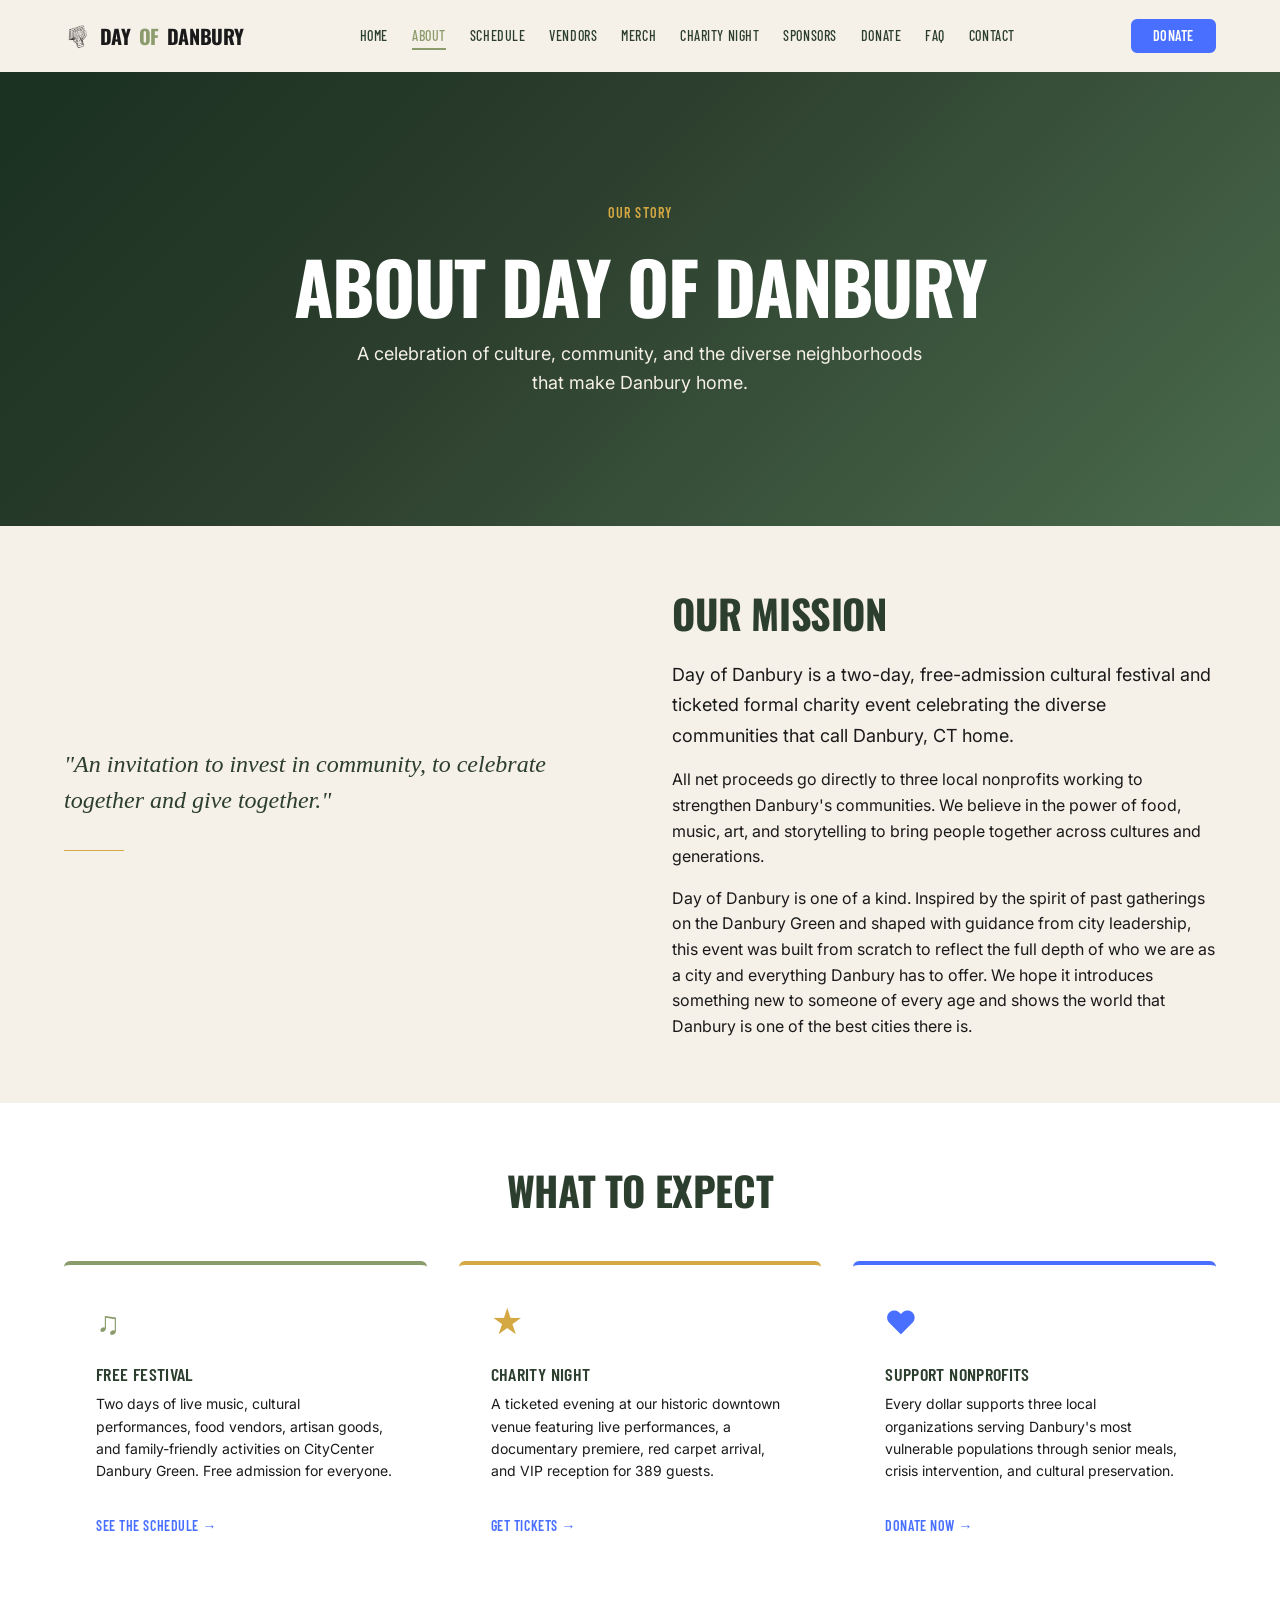
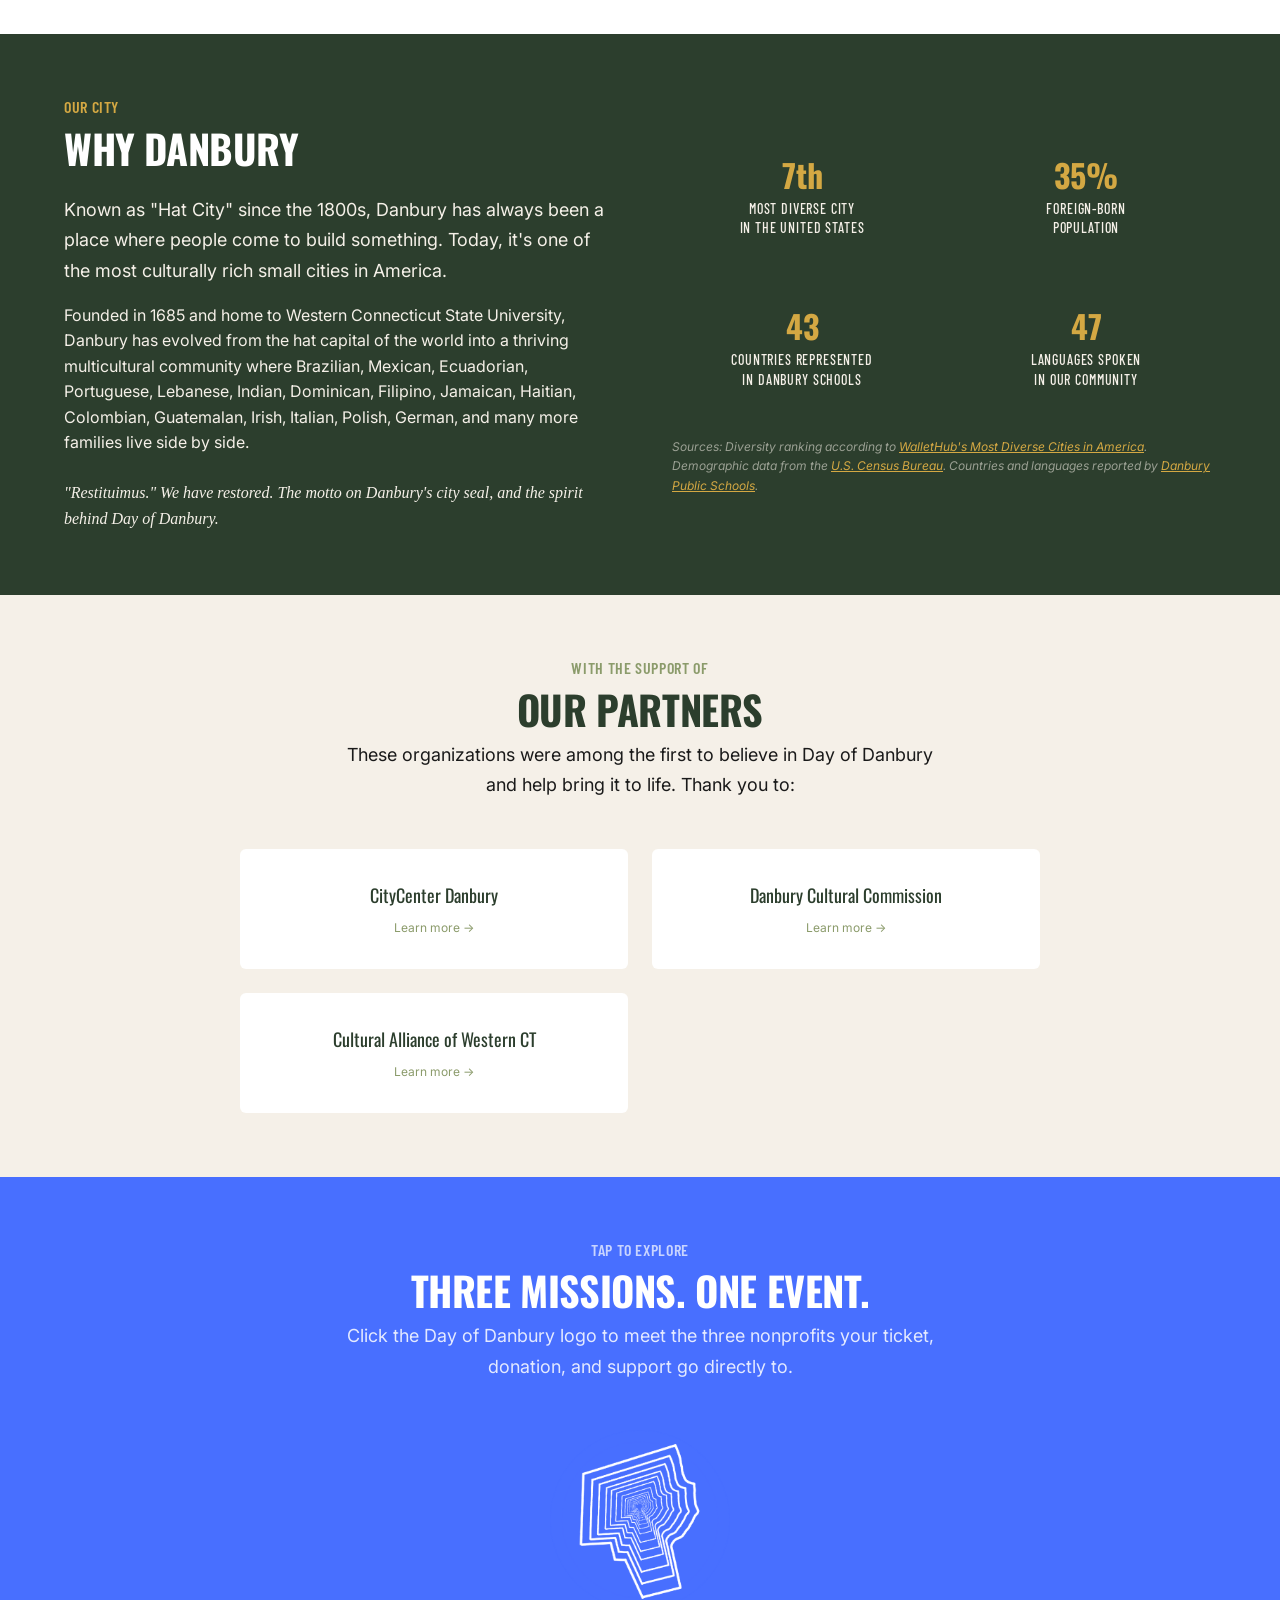
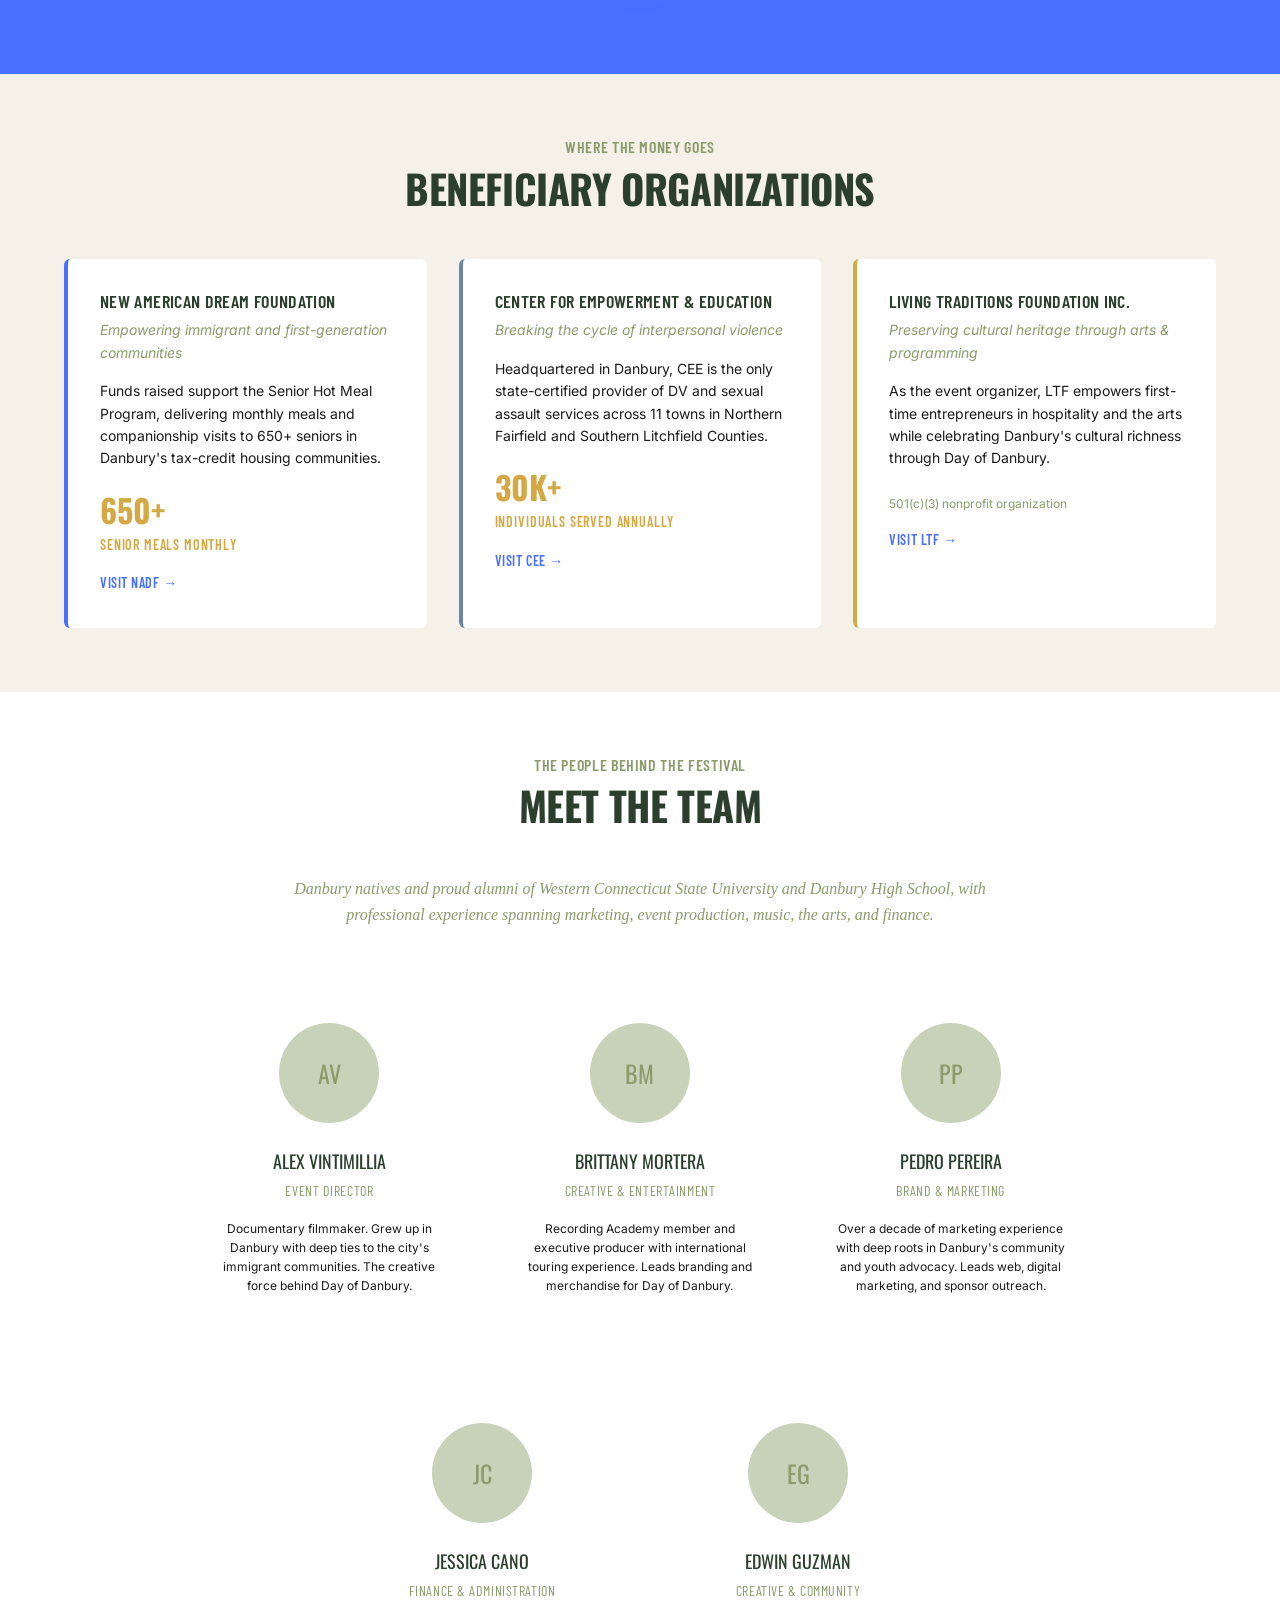
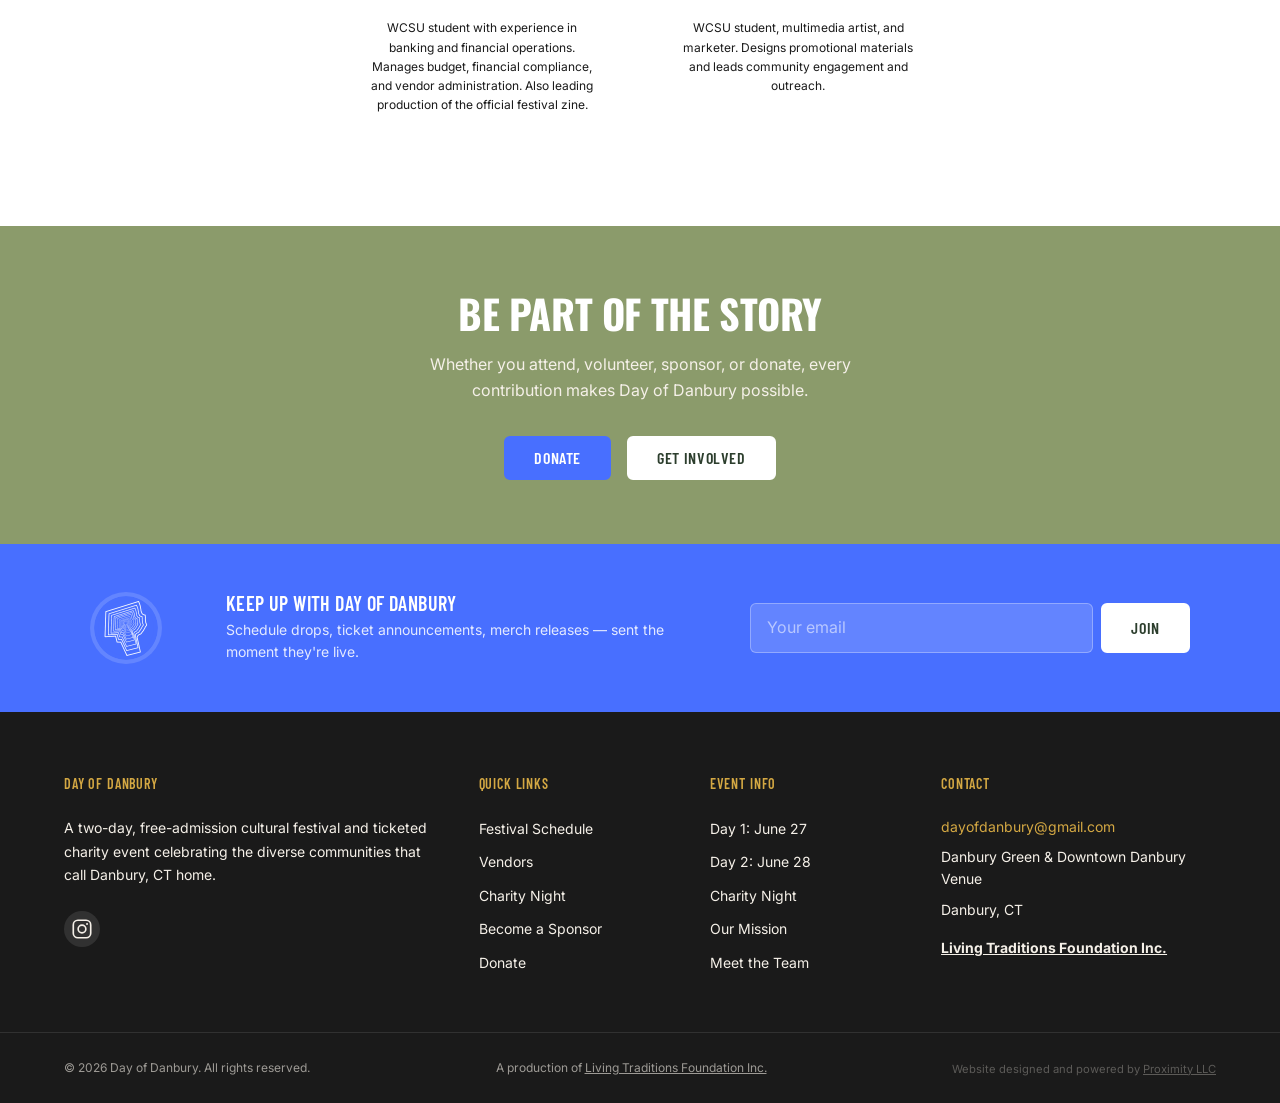
==== commit 4cf83dae: "Redact Palace Theater references, hide schedule with coming soon block" ====
--- a/about.html
+++ b/about.html
@@ -9,9 +9,9 @@
   <meta property="og:description" content="Our mission: celebrate Danbury's cultural diversity and strengthen our community through a two-day festival and charity benefit.">
   <meta property="og:type" content="website">
   <meta property="og:url" content="https://dayofdanbury.com/about.html">
-  <meta property="og:image" content="https://dayofdanbury.com/assets/logo-blue.png">
+  <meta property="og:image" content="https://dodfest.github.io/dod-website-proximityllc/assets/stills/kids-cultural-dance.jpg">
   <meta name="twitter:card" content="summary_large_image">
-  <meta name="twitter:image" content="https://dayofdanbury.com/assets/logo-blue.png">
+  <meta name="twitter:image" content="https://dodfest.github.io/dod-website-proximityllc/assets/stills/kids-cultural-dance.jpg">
   <link rel="canonical" href="https://dayofdanbury.com/about.html">
   <link rel="icon" type="image/png" sizes="32x32" href="assets/favicon/favicon-32.png">
   <link rel="icon" type="image/png" sizes="16x16" href="assets/favicon/favicon-16.png">
@@ -72,7 +72,7 @@
           <div class="card card--accent-gold reveal" data-delay="0.15s">
             <div class="card__icon" style="font-size: 2rem; margin-bottom: var(--space-md); color: var(--color-gold);">&#9733;</div>
             <h3 class="card__title">Charity Night</h3>
-            <p class="card__text">A ticketed evening at the historic Palace Theater featuring live performances, a documentary premiere, red carpet arrival, and VIP reception for 389 guests.</p>
+            <p class="card__text">A ticketed evening at our historic downtown venue featuring live performances, a documentary premiere, red carpet arrival, and VIP reception for 389 guests.</p>
             <a href="charity-night.html" class="card__link">Get Tickets &rarr;</a>
           </div>
 
@@ -141,10 +141,6 @@
           </a>
           <a href="sponsors.html" class="card reveal" data-delay="0.2s" style="padding: var(--space-xl); text-align: center; text-decoration: none; color: inherit;">
             <div style="font-family: var(--font-headline); font-size: var(--text-lg); color: var(--color-dark-olive); margin-bottom: var(--space-sm);">Cultural Alliance of Western CT</div>
-            <div style="font-size: var(--text-xs); color: var(--color-sage);">Learn more &rarr;</div>
-          </a>
-          <a href="sponsors.html" class="card reveal" data-delay="0.3s" style="padding: var(--space-xl); text-align: center; text-decoration: none; color: inherit;">
-            <div style="font-family: var(--font-headline); font-size: var(--text-lg); color: var(--color-dark-olive); margin-bottom: var(--space-sm);">The Palace Theater</div>
             <div style="font-size: var(--text-xs); color: var(--color-sage);">Learn more &rarr;</div>
           </a>
         </div>
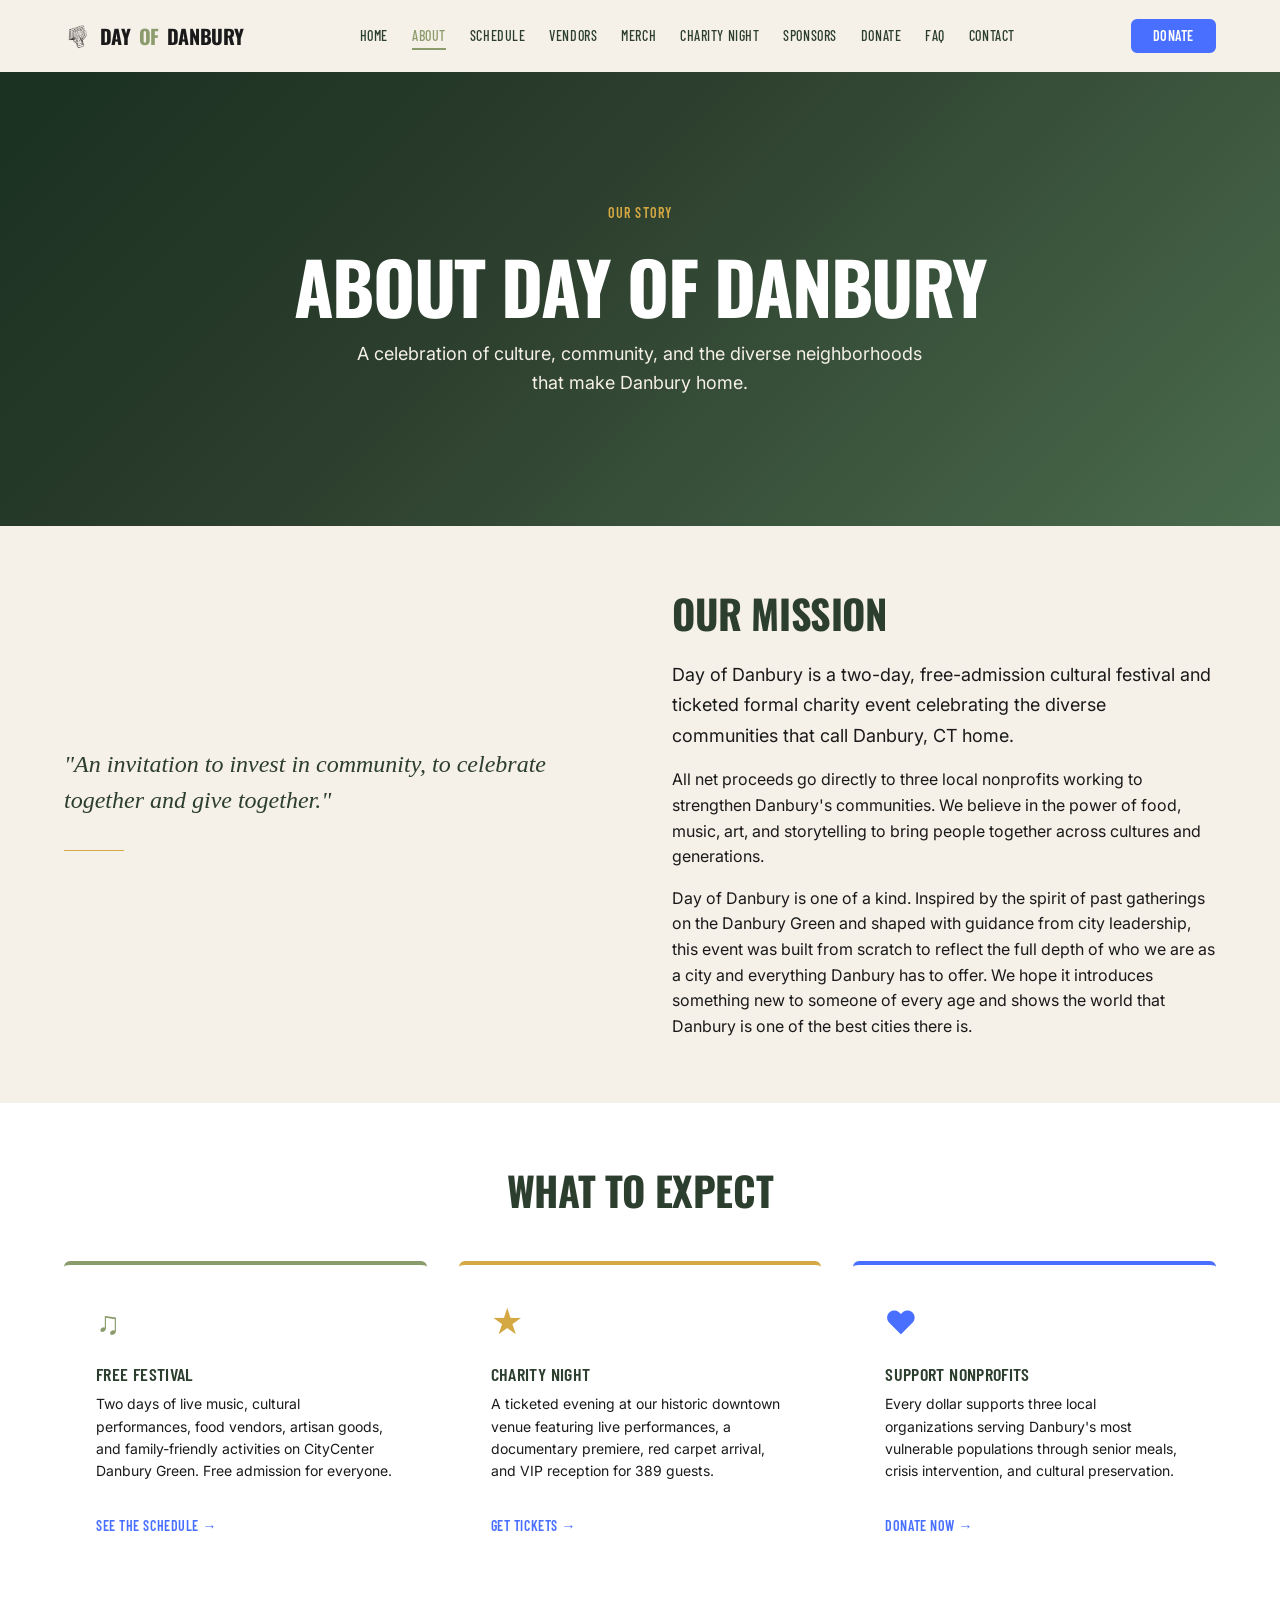
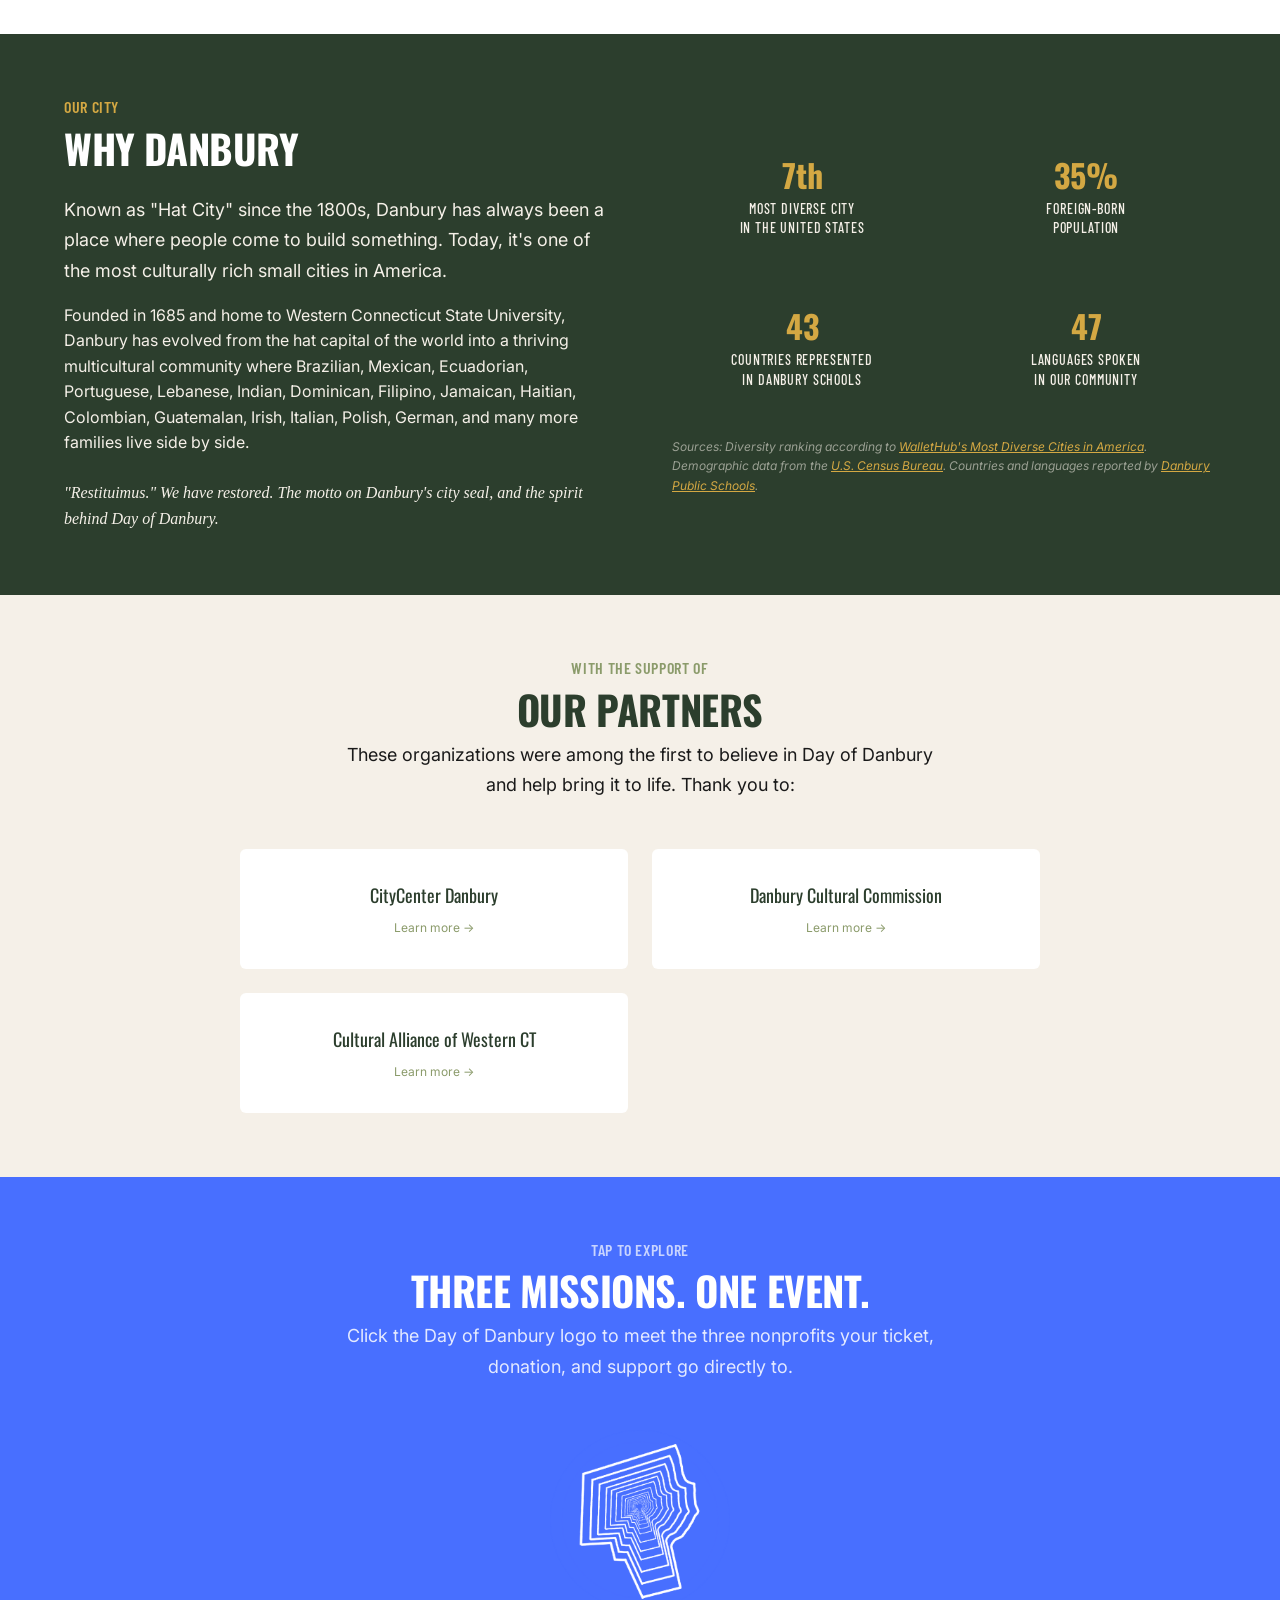
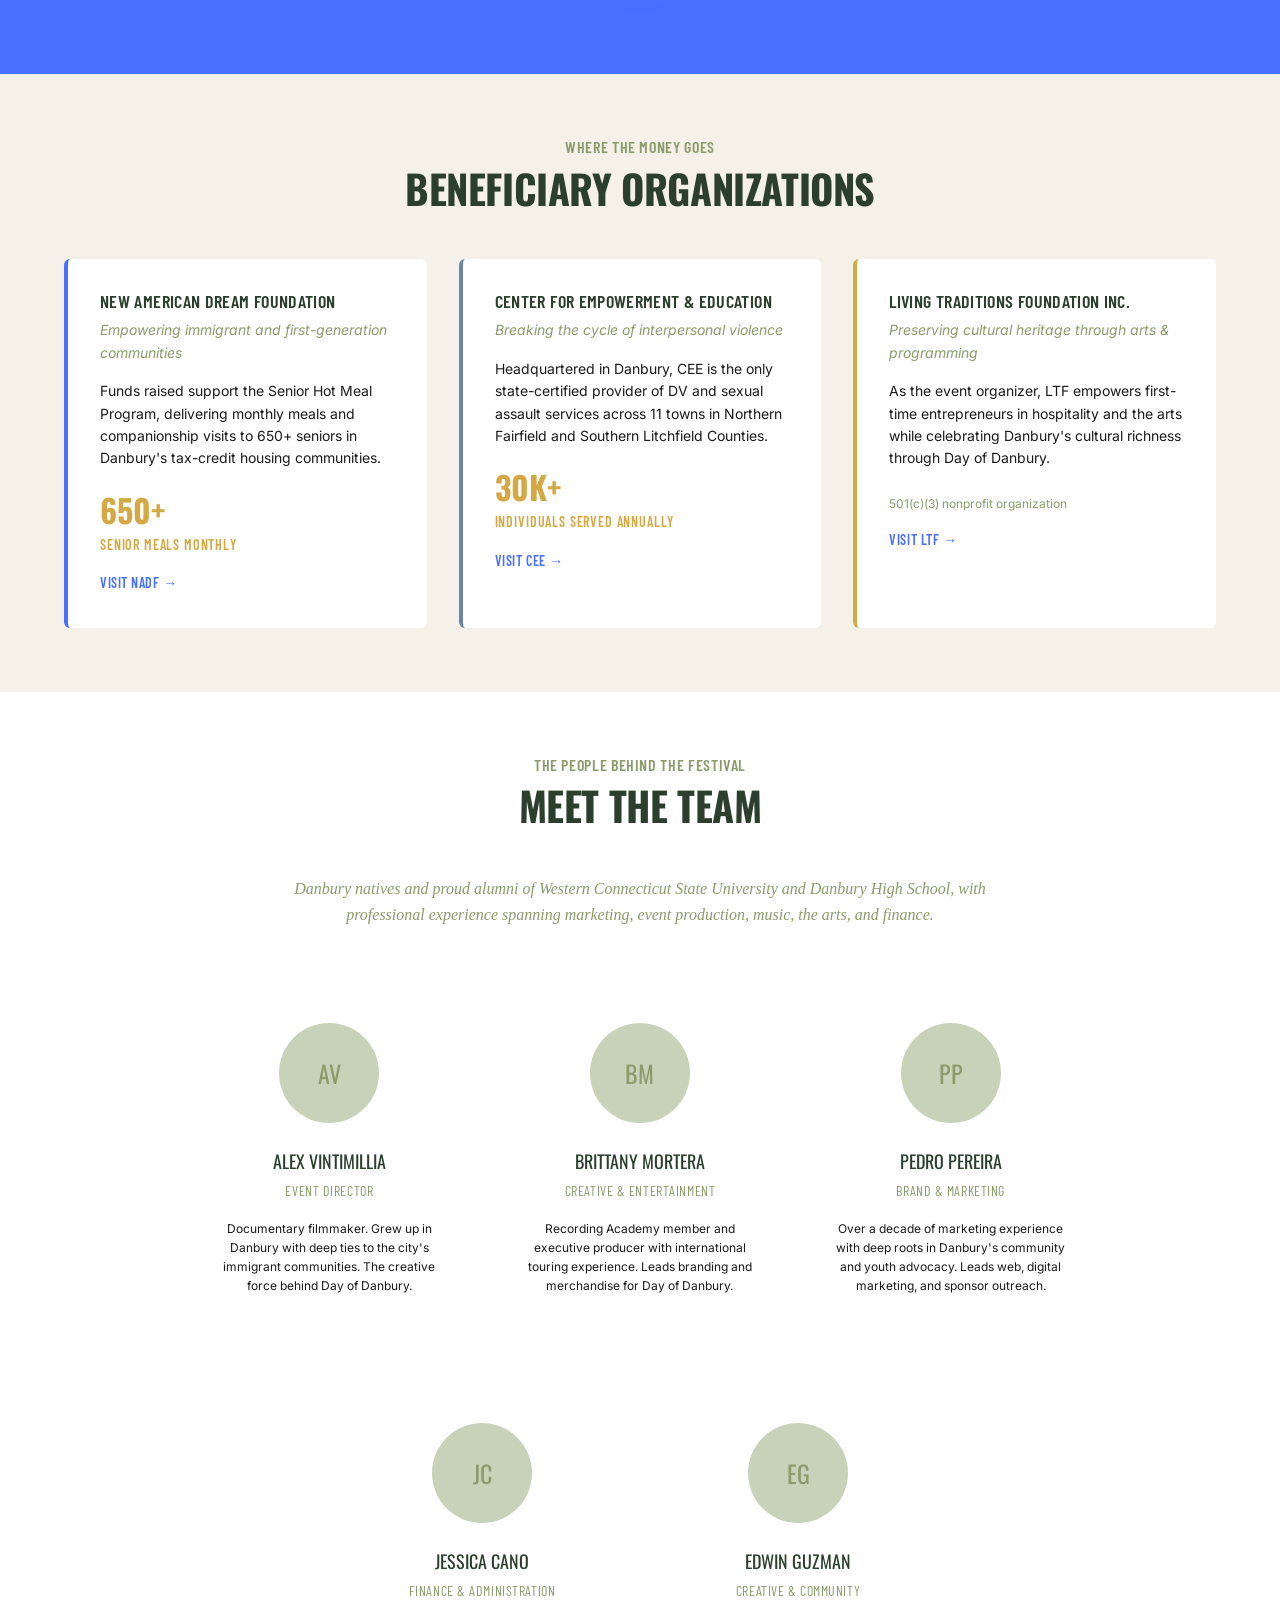
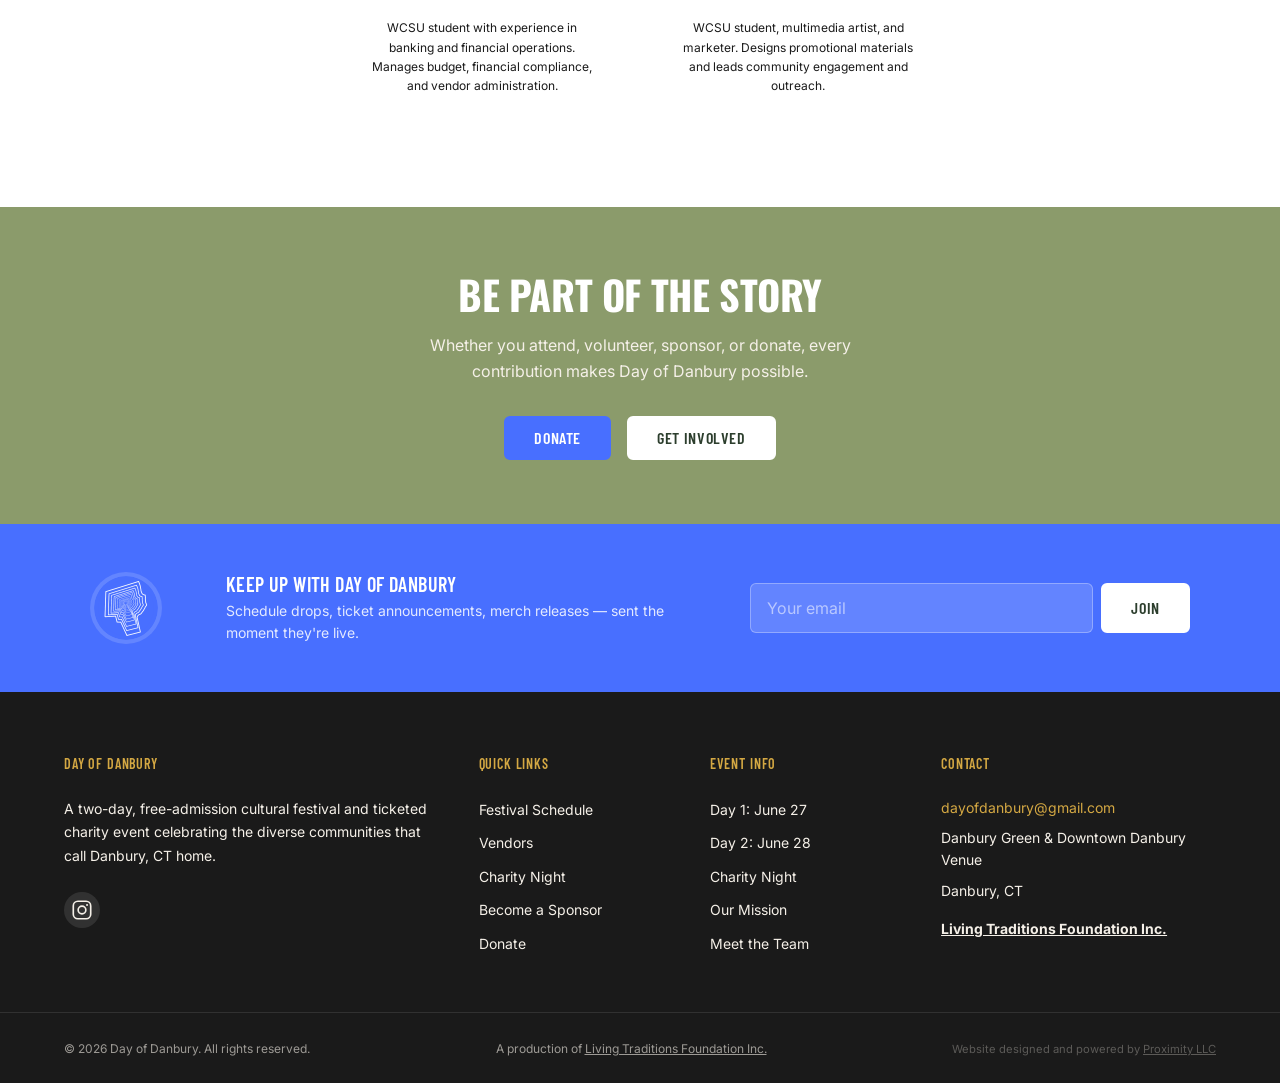
==== commit 050708e9: "Update sponsors roster, add 6x6 thank-you banner, name Palace Theatre partner, t-shirt-only merch - " ====
--- a/about.html
+++ b/about.html
@@ -269,7 +269,7 @@
             <div class="card__avatar">JC</div>
             <div class="card__name">Jessica Cano</div>
             <div class="card__role">Finance &amp; Administration</div>
-            <p class="card__text mt-md" style="font-size: var(--text-xs); text-align: center;">WCSU student with experience in banking and financial operations. Manages budget, financial compliance, and vendor administration. Also leading production of the official festival zine.</p>
+            <p class="card__text mt-md" style="font-size: var(--text-xs); text-align: center;">WCSU student with experience in banking and financial operations. Manages budget, financial compliance, and vendor administration.</p>
           </div>
           <div class="card card--team reveal" data-delay="0.4s">
             <div class="card__avatar">EG</div>
@@ -296,7 +296,7 @@
   </main>
 
   <div id="site-footer"></div>
-  <script src="js/components.js?v=2"></script>
+  <script src="js/components.js?v=3"></script>
   <script src="js/main.js"></script>
   <script src="js/animations.js"></script>
 </body>
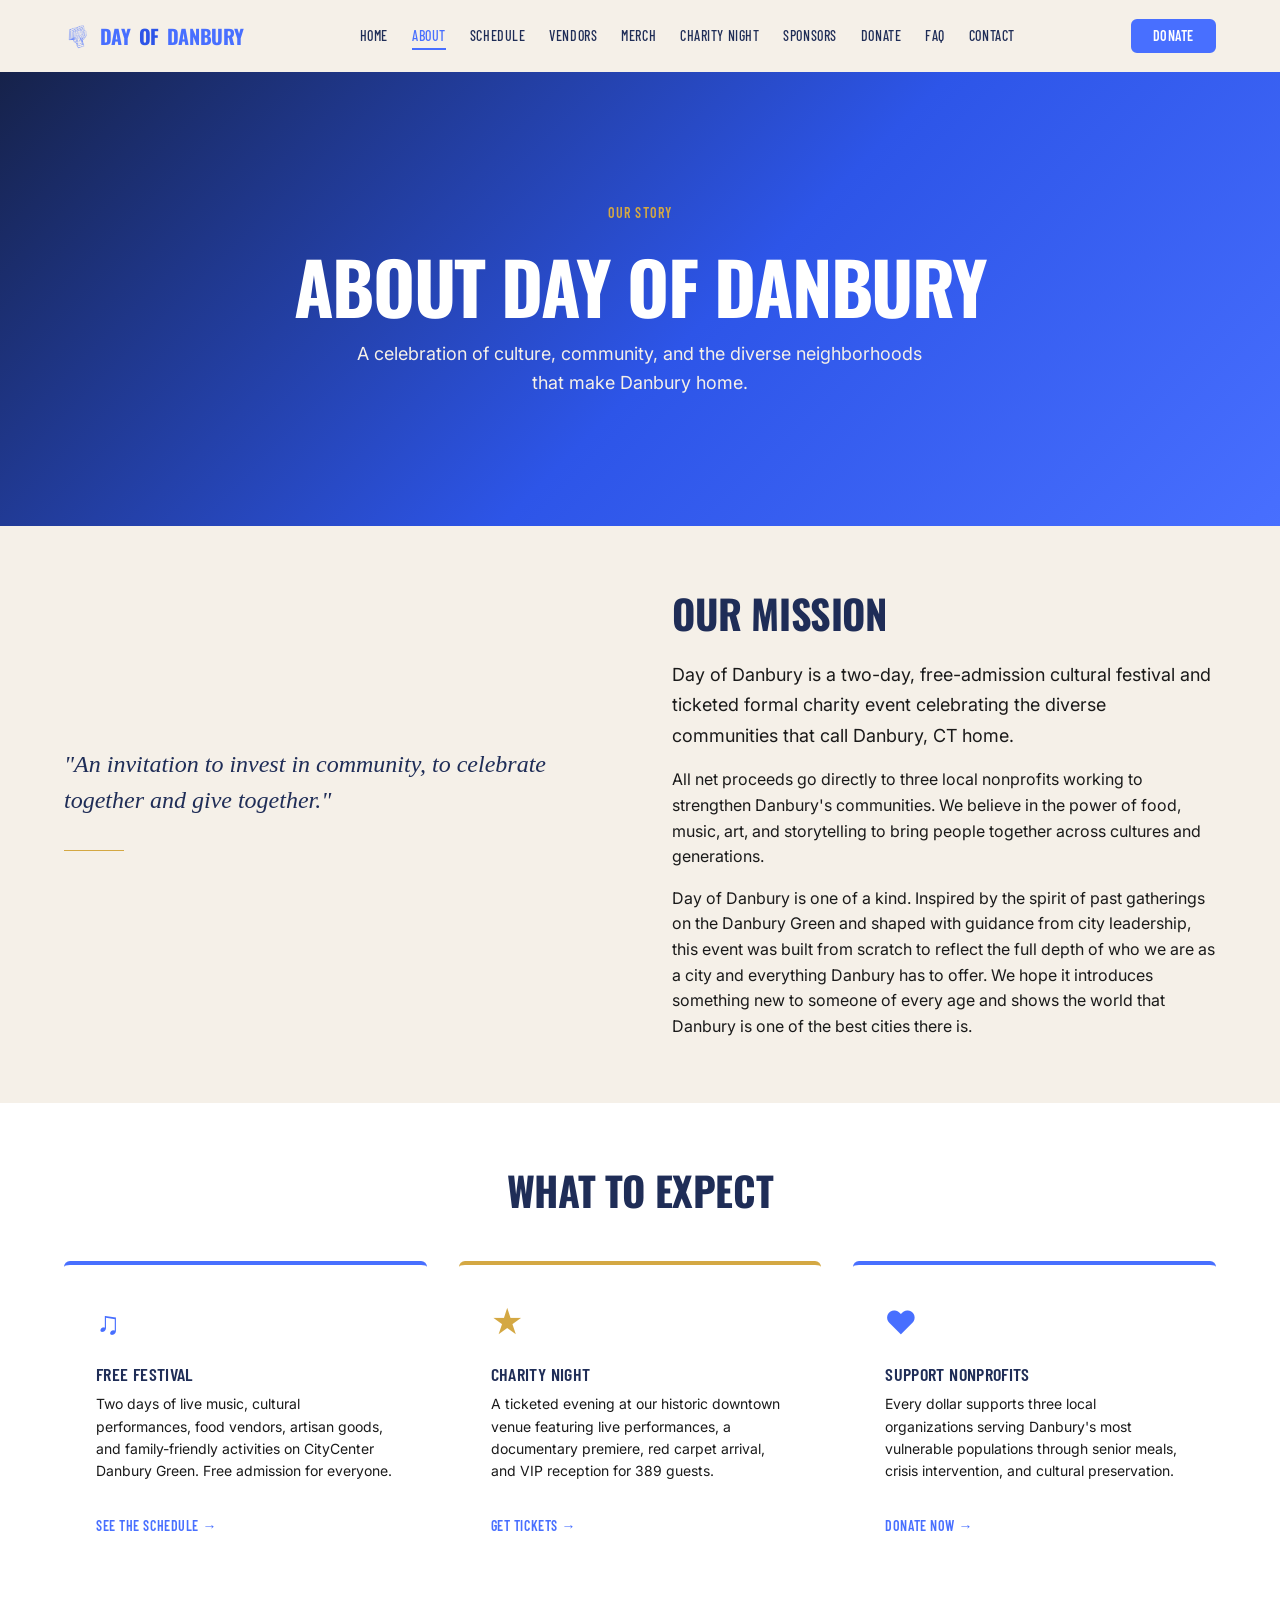
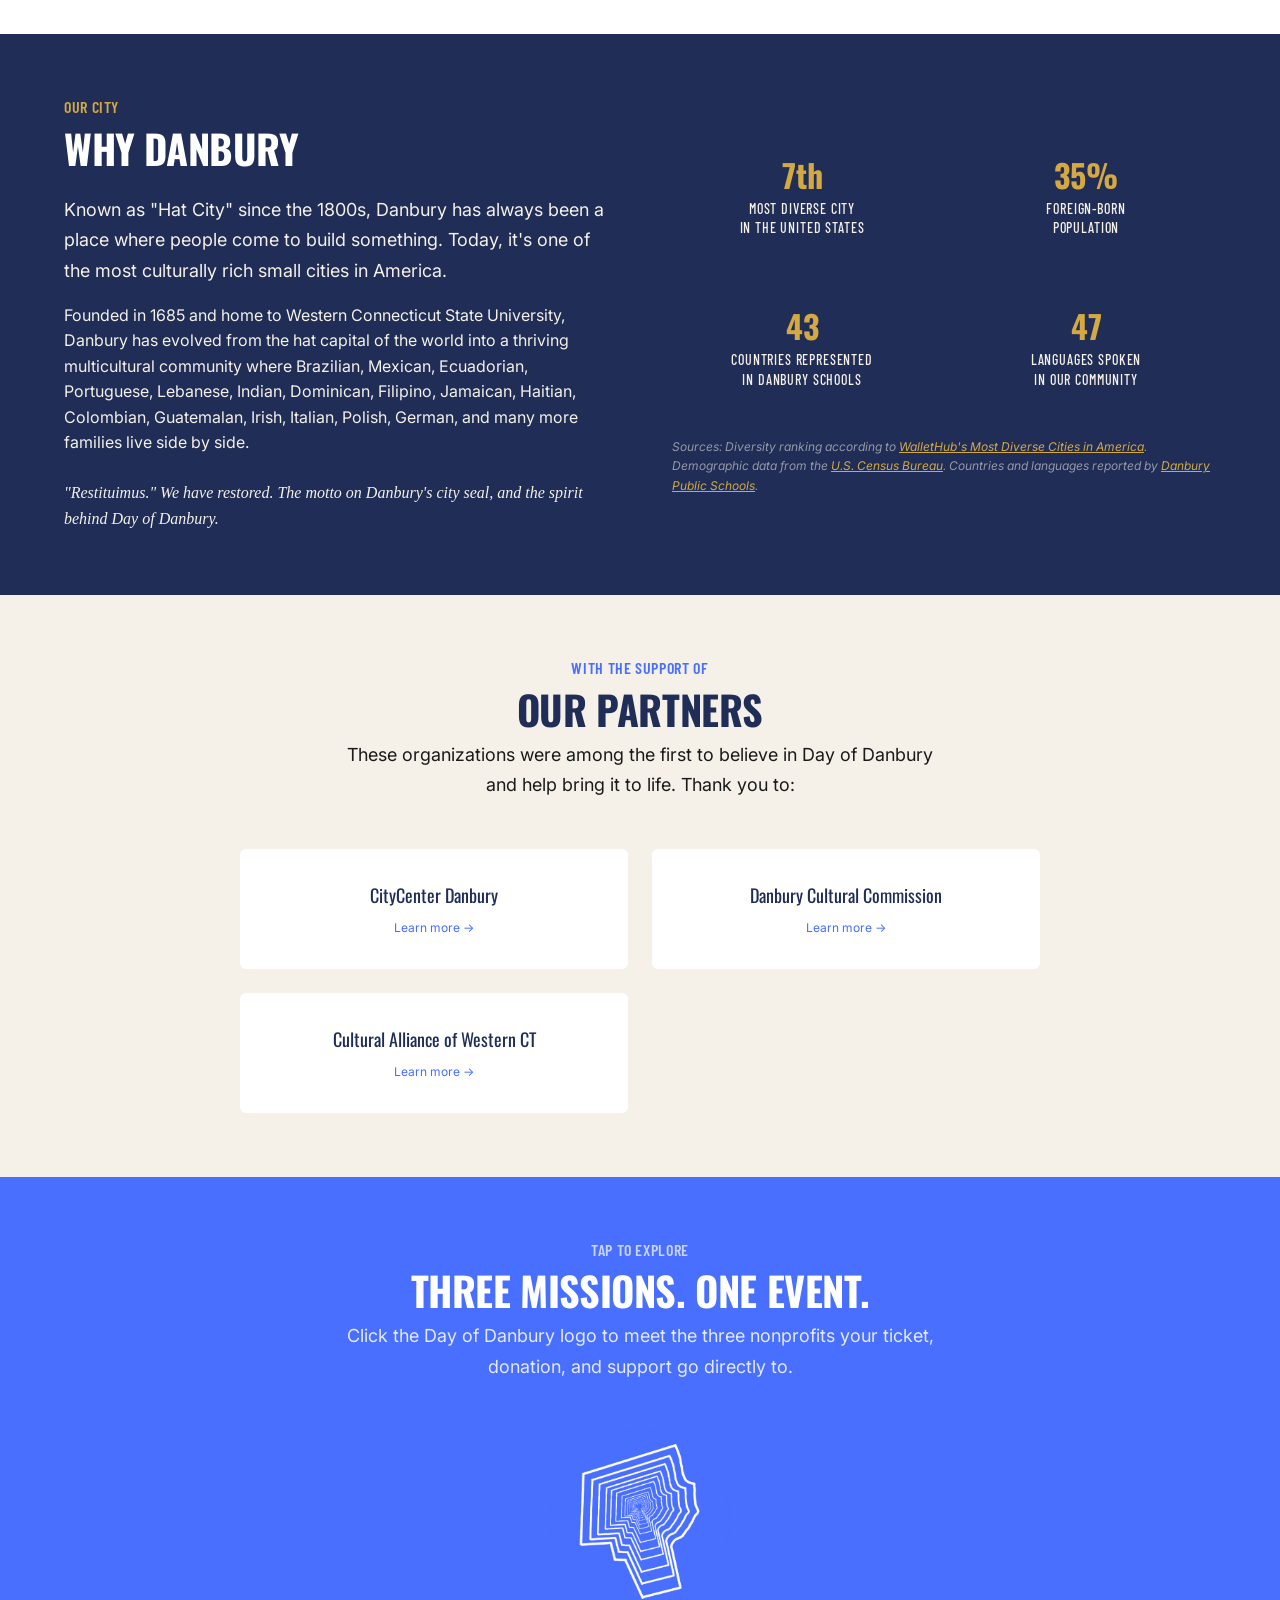
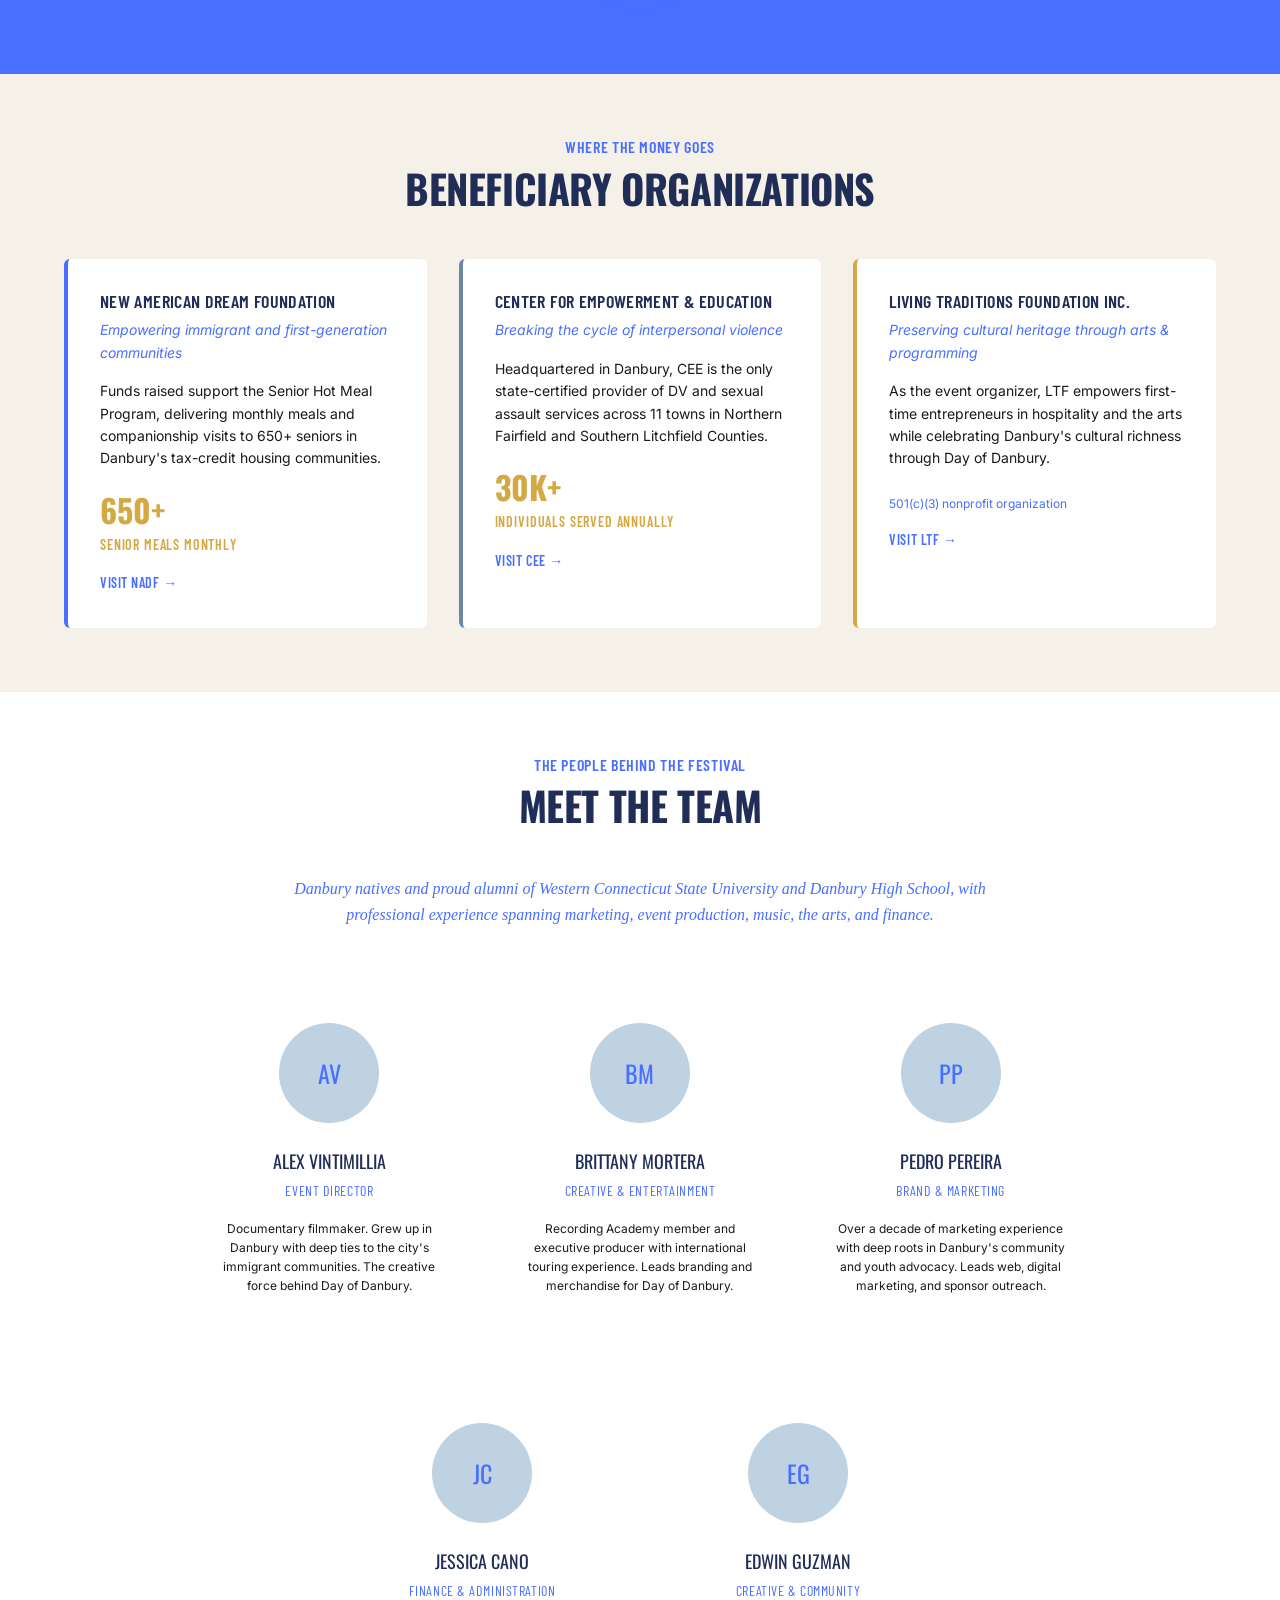
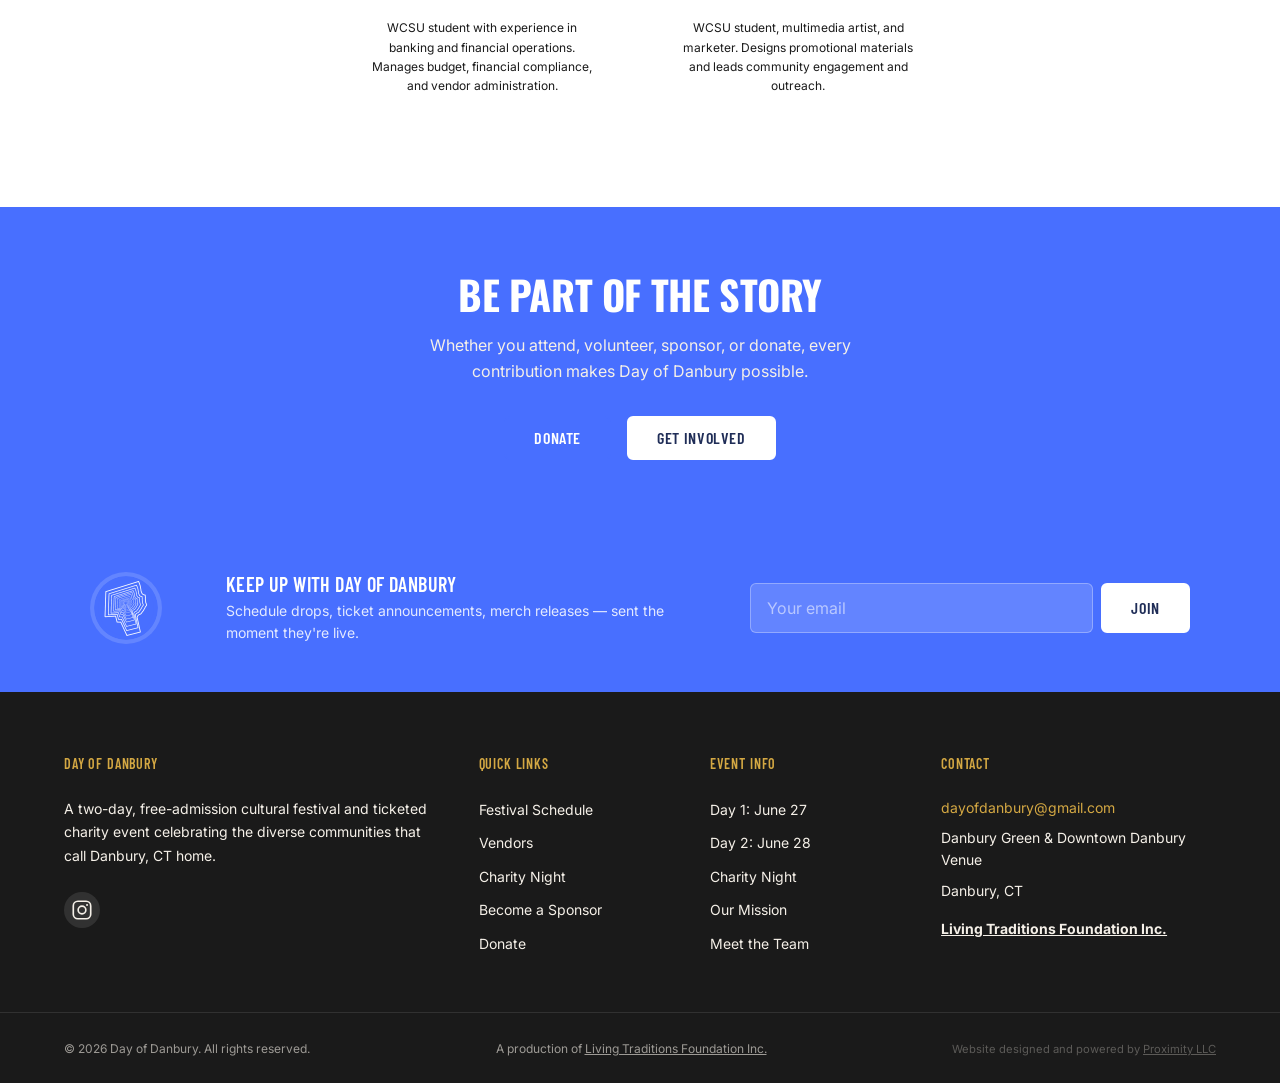
==== commit 026f5bbc: "Shift home, about, and header logo to brand blue palette - Recolor header contour mark to brand blue" ====
--- a/about.html
+++ b/about.html
@@ -25,13 +25,14 @@
   <link rel="stylesheet" href="css/components.css">
   <link rel="stylesheet" href="css/header.css?v=2">
   <link rel="stylesheet" href="css/footer.css">
+  <link rel="stylesheet" href="css/theme-blue.css">
 </head>
 <body data-page="about">
   <div id="site-header"></div>
 
   <main id="main-content">
 
-    <section class="hero hero--half" style="background: linear-gradient(135deg, #1a3020 0%, var(--color-dark-olive) 40%, #4a6b4d 100%);">
+    <section class="hero hero--half" style="background: linear-gradient(135deg, #16224a 0%, #2D55E8 55%, #486FFF 100%);">
       <div class="hero__content">
         <span class="hero__badge">Our Story</span>
         <h1 class="hero__title">About Day of Danbury</h1>
--- a/css/header.css
+++ b/css/header.css
@@ -28,7 +28,7 @@
   font-family: var(--font-headline);
   font-weight: 700;
   font-size: var(--text-xl);
-  color: var(--color-charcoal);
+  color: var(--color-dod-blue);
   text-transform: uppercase;
   text-decoration: none;
   letter-spacing: -0.02em;
@@ -39,14 +39,14 @@
 }
 
 .site-header__logo span {
-  color: var(--color-sage);
+  color: var(--color-blue-dark);
 }
 
 .site-header__logo-img {
   height: 36px;
   width: auto;
   display: block;
-  mix-blend-mode: multiply;
+  mix-blend-mode: normal;
 }
 
 /* Desktop Nav */
--- a/css/theme-blue.css
+++ b/css/theme-blue.css
@@ -0,0 +1,11 @@
+/* Blue theme — scoped to Home & About only.
+   Remaps the green/olive accent family to the brand blue (#486FFF),
+   keeping gold accents and cream backgrounds for warmth. */
+body[data-page="home"],
+body[data-page="about"] {
+  --color-sage: #486FFF;
+  --color-sage-light: #BED2E1;
+  --color-dark-olive: #1F2D57;
+  --color-overlay-sage: rgba(72, 111, 255, 0.6);
+  --color-overlay-dark: rgba(31, 45, 87, 0.78);
+}
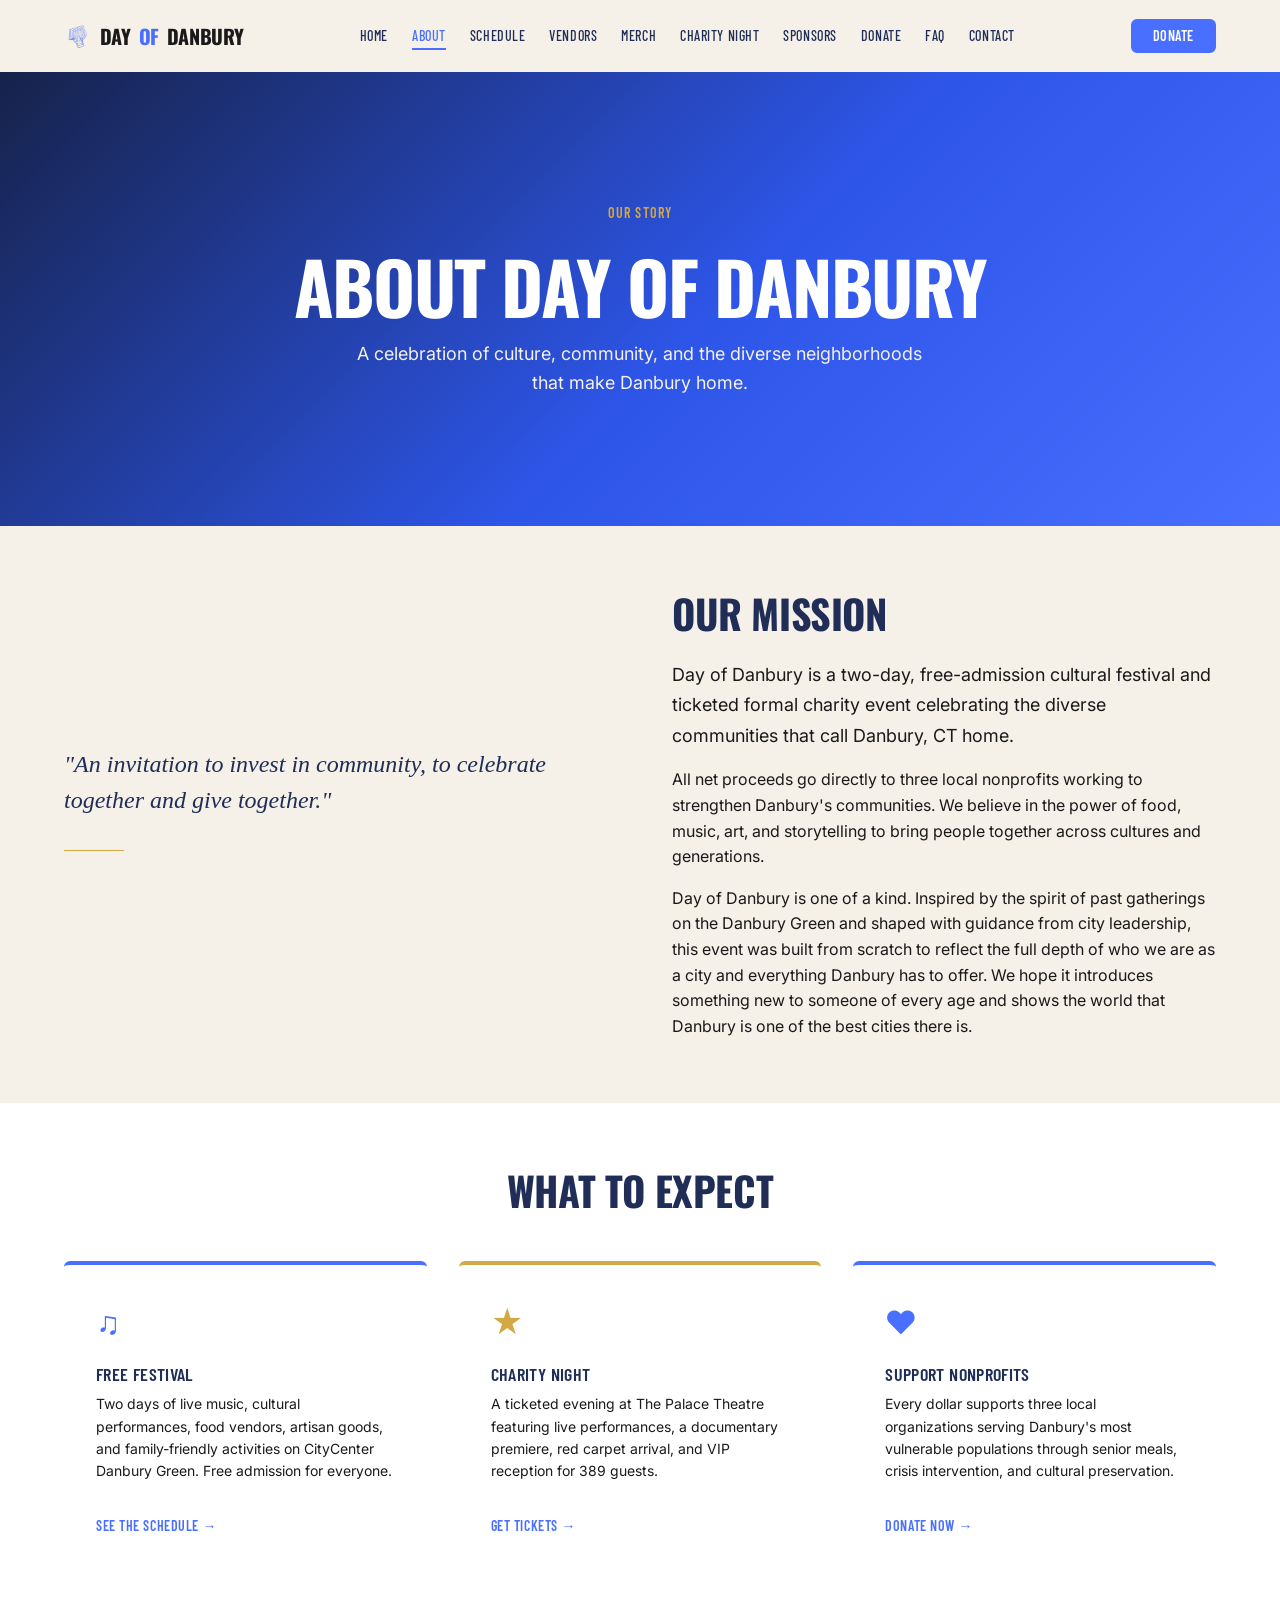
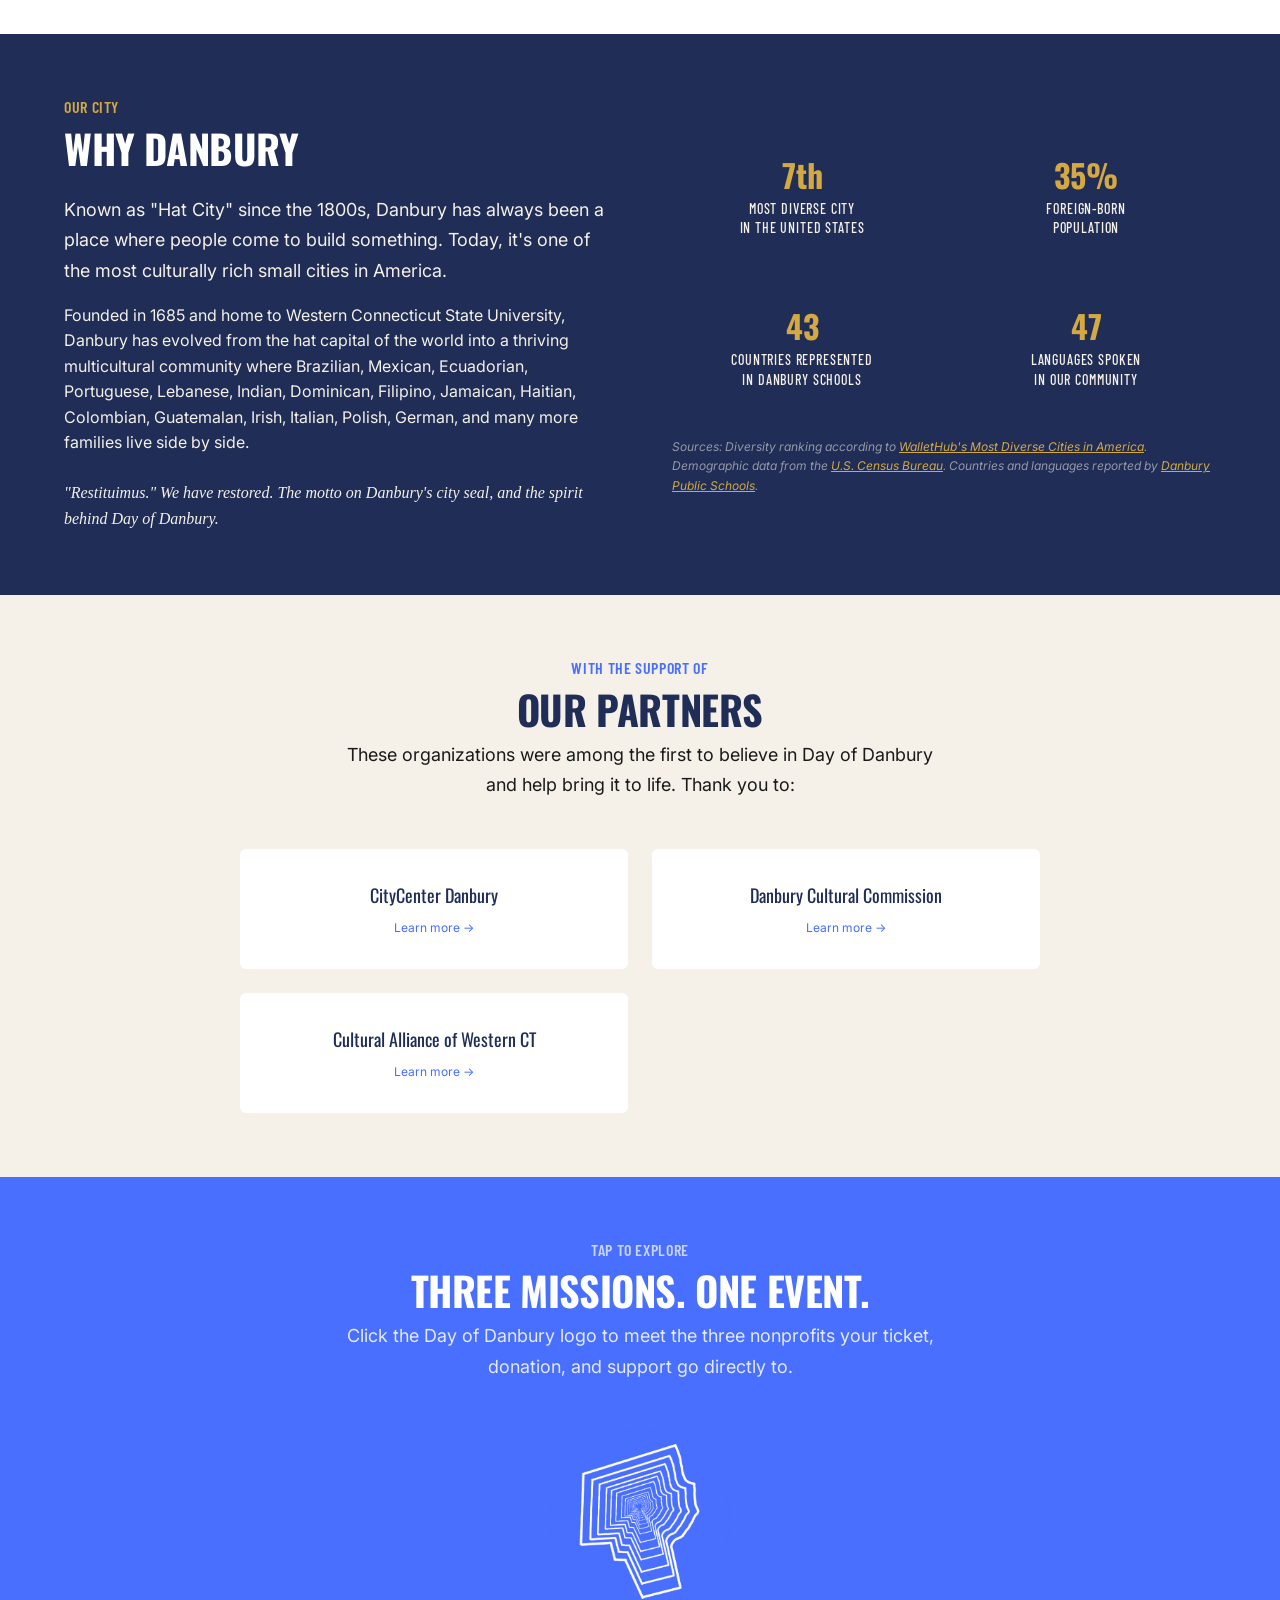
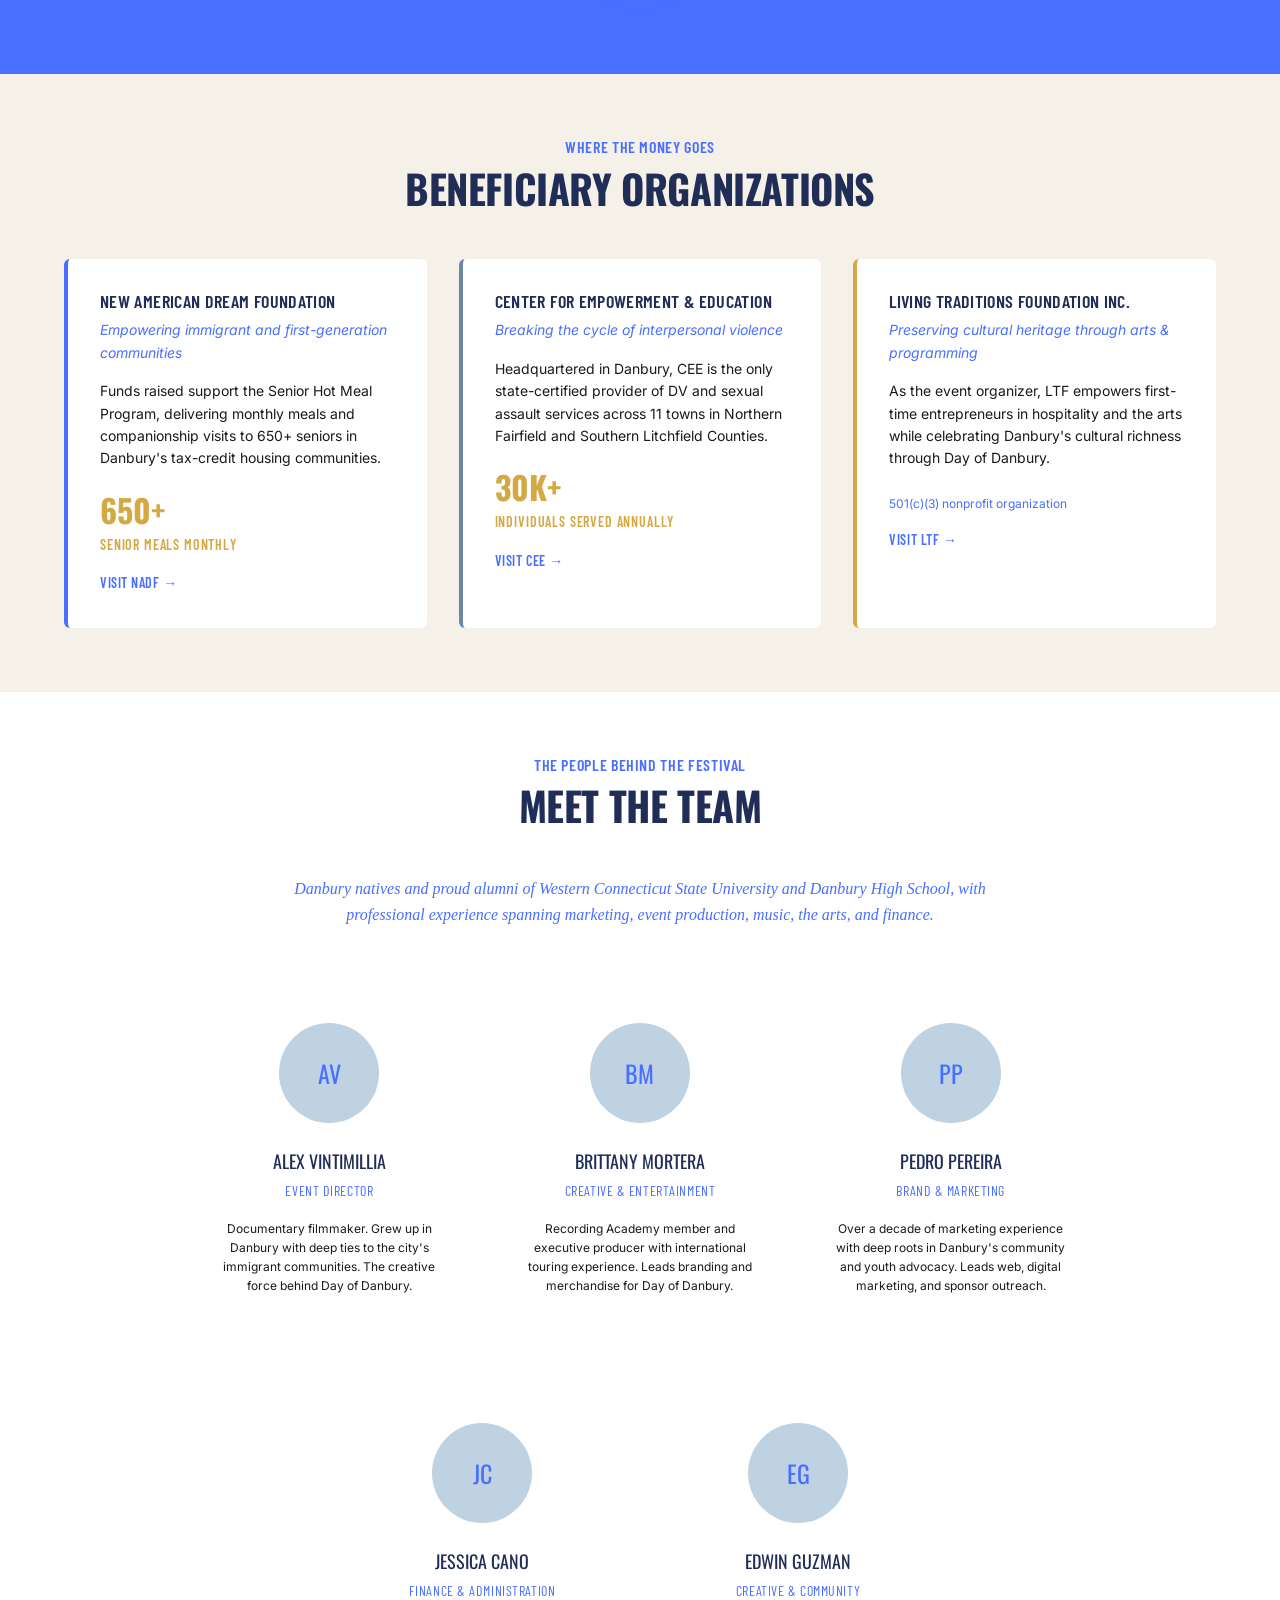
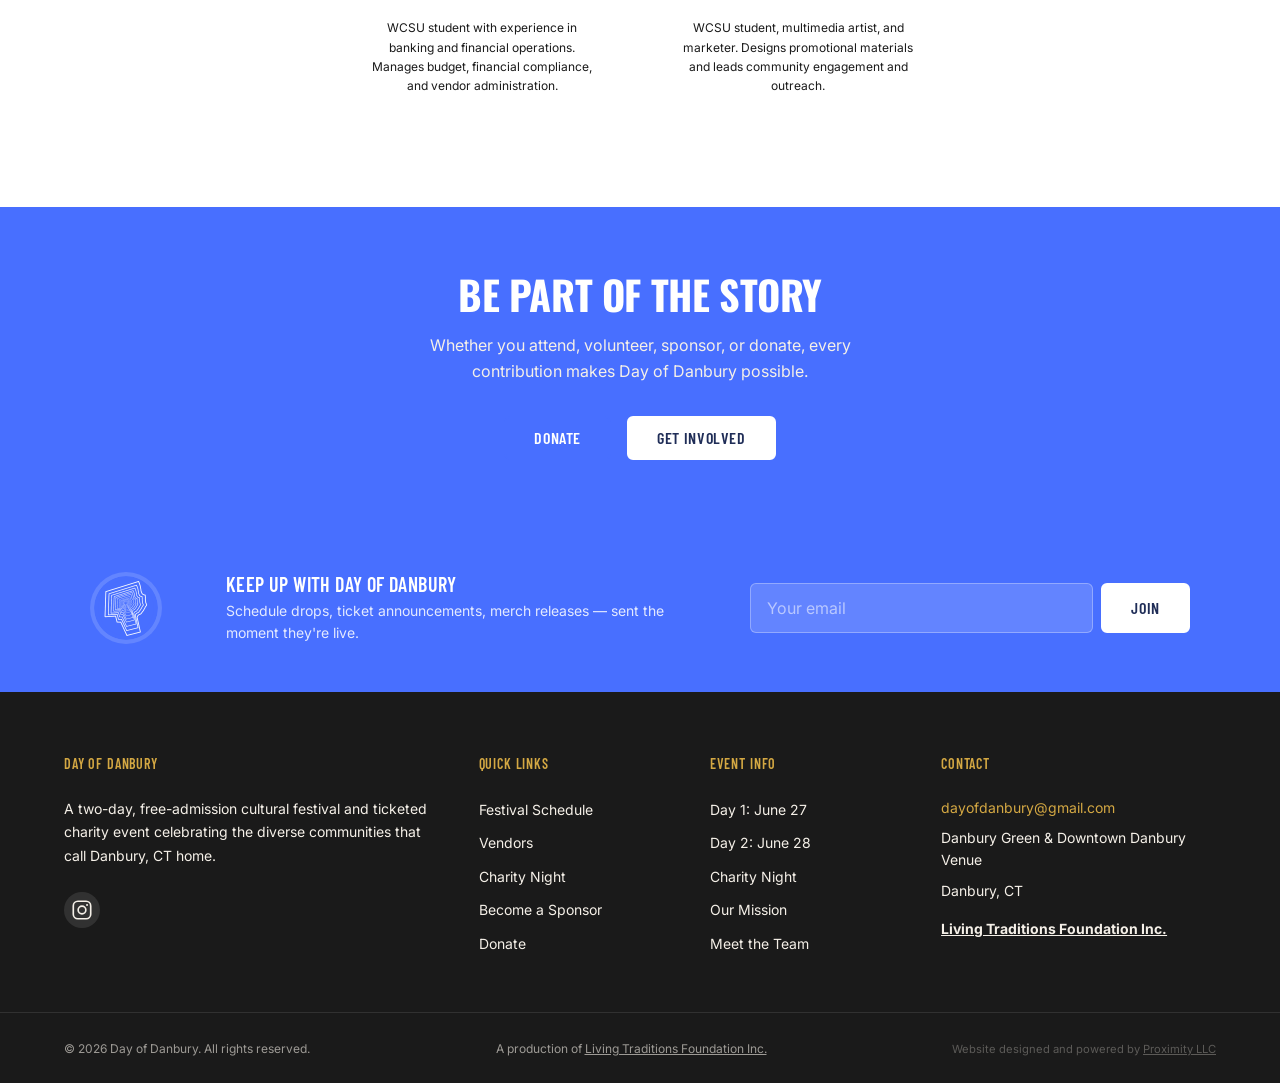
==== commit 3a684f27: "Name The Palace Theatre everywhere (was 'downtown venue'); schedule posts morning of June 27 - Repla" ====
--- a/about.html
+++ b/about.html
@@ -73,7 +73,7 @@
           <div class="card card--accent-gold reveal" data-delay="0.15s">
             <div class="card__icon" style="font-size: 2rem; margin-bottom: var(--space-md); color: var(--color-gold);">&#9733;</div>
             <h3 class="card__title">Charity Night</h3>
-            <p class="card__text">A ticketed evening at our historic downtown venue featuring live performances, a documentary premiere, red carpet arrival, and VIP reception for 389 guests.</p>
+            <p class="card__text">A ticketed evening at The Palace Theatre featuring live performances, a documentary premiere, red carpet arrival, and VIP reception for 389 guests.</p>
             <a href="charity-night.html" class="card__link">Get Tickets &rarr;</a>
           </div>
 
--- a/css/header.css
+++ b/css/header.css
@@ -28,7 +28,7 @@
   font-family: var(--font-headline);
   font-weight: 700;
   font-size: var(--text-xl);
-  color: var(--color-dod-blue);
+  color: var(--color-charcoal);
   text-transform: uppercase;
   text-decoration: none;
   letter-spacing: -0.02em;
@@ -39,7 +39,7 @@
 }
 
 .site-header__logo span {
-  color: var(--color-blue-dark);
+  color: var(--color-dod-blue);
 }
 
 .site-header__logo-img {
